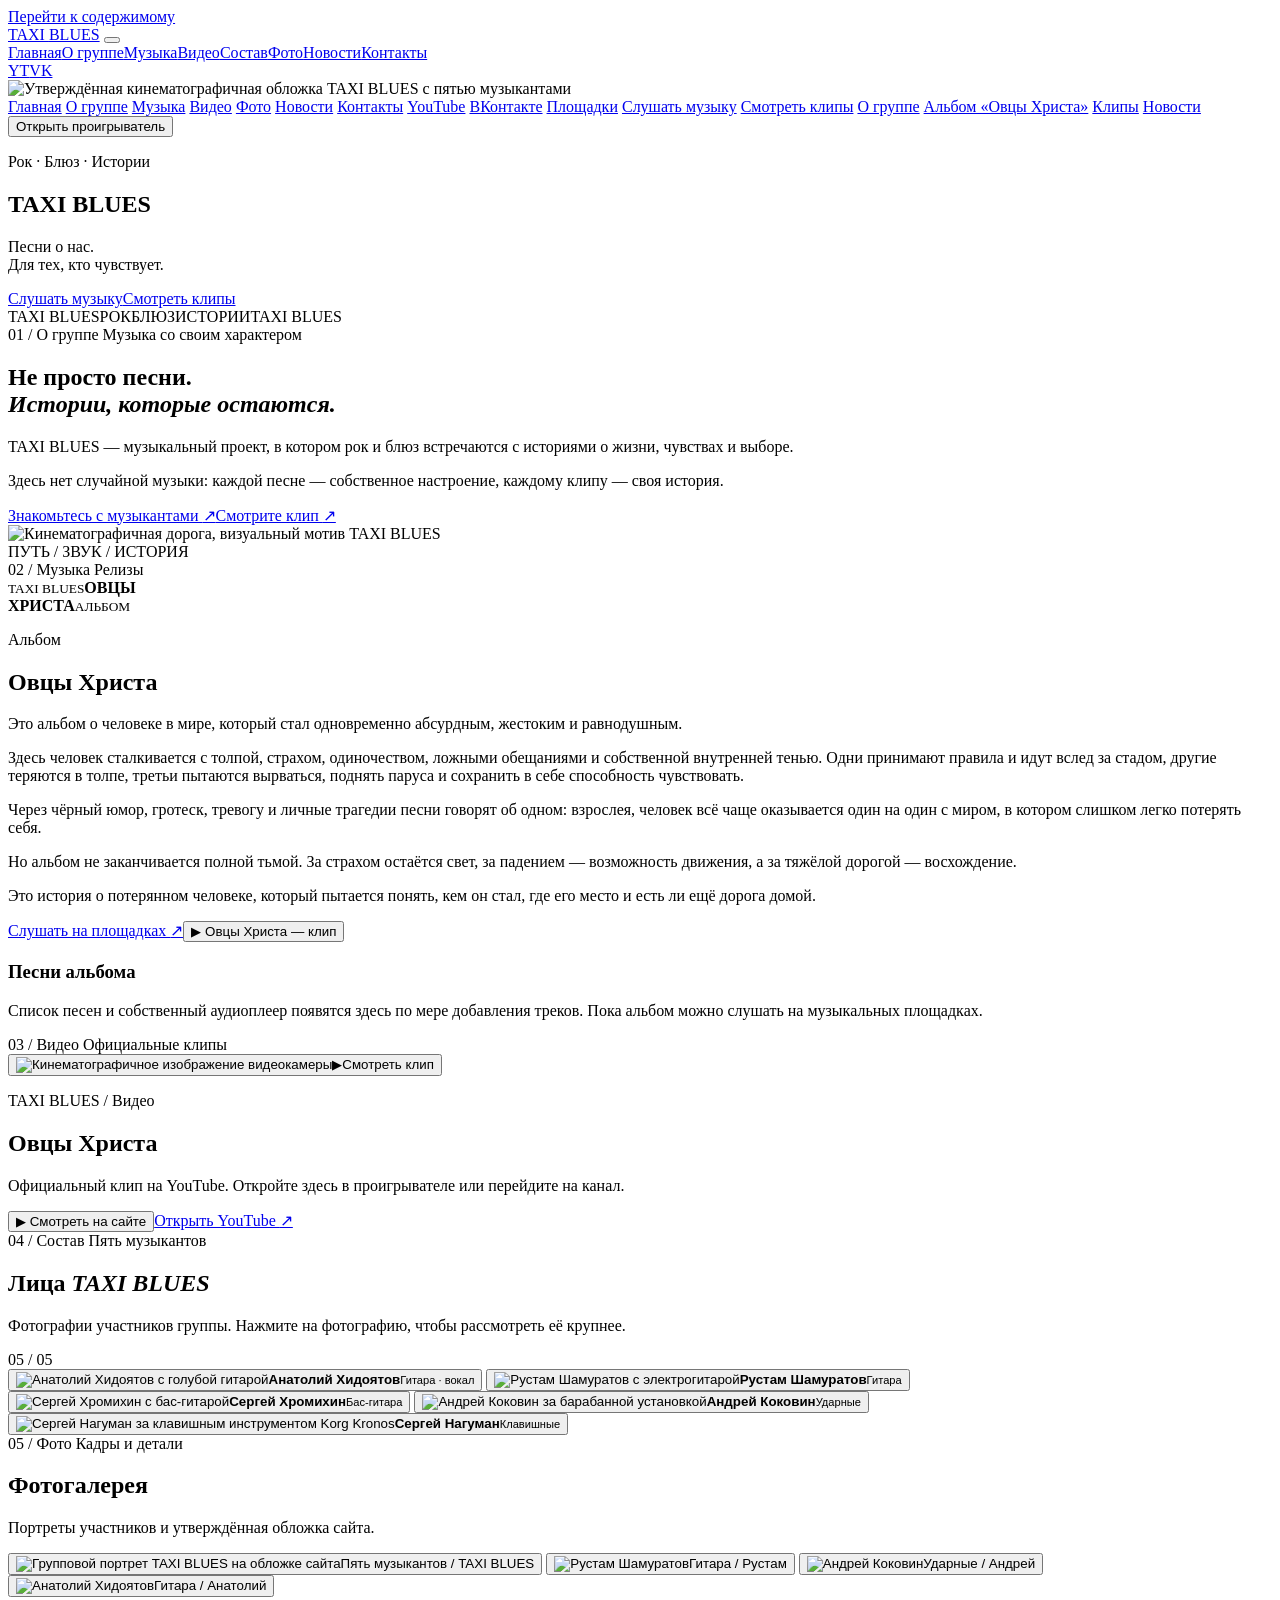
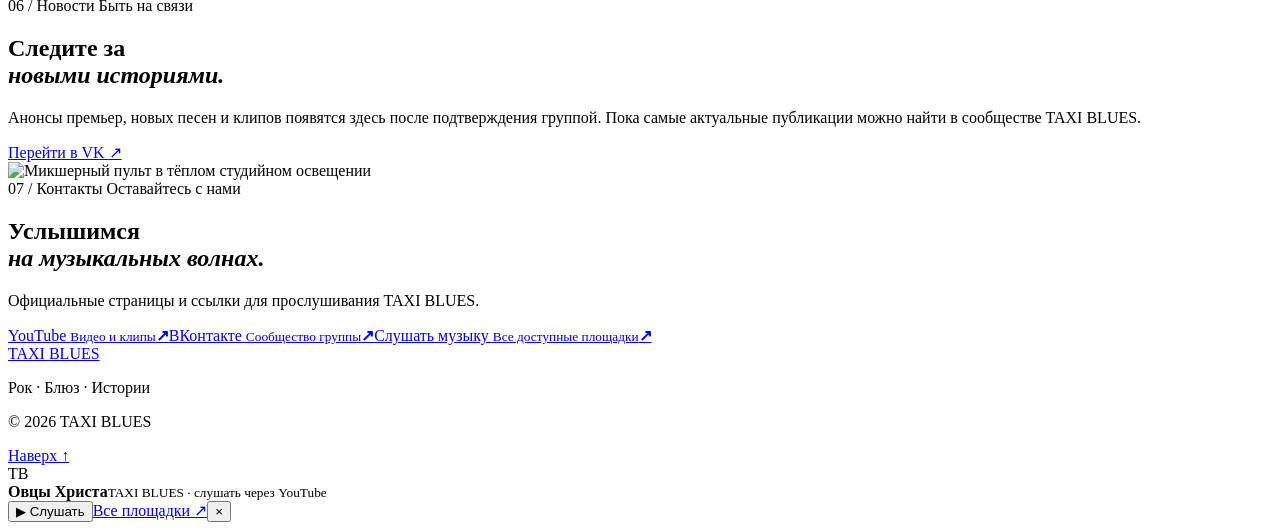
==== index.html @ 8f86fdbd "Add official TAXI BLUES website index.html" ====
<!doctype html>
<html lang="ru">
<head>
  <meta charset="utf-8">
  <meta name="viewport" content="width=device-width, initial-scale=1">
  <meta name="theme-color" content="#071c1b">
  <meta name="description" content="TAXI BLUES — официальный сайт группы. Музыка, альбом «Овцы Христа», клипы, участники и новости.">
  <meta property="og:type" content="website">
  <meta property="og:title" content="TAXI BLUES — официальный сайт">
  <meta property="og:description" content="Рок · Блюз · Истории. Песни о нас. Для тех, кто чувствует.">
  <meta property="og:image" content="assets/hero-approved.webp">
  <title>TAXI BLUES — официальный сайт группы</title>
  <link rel="icon" href="assets/favicon.svg" type="image/svg+xml">
  <link rel="preload" href="assets/hero-approved.webp" as="image" media="(min-width: 769px)">
  <link rel="preload" href="assets/hero-mobile.webp" as="image" media="(max-width: 768px)">
  <link rel="stylesheet" href="styles.css">
  <script src="script.js" defer></script>
</head>
<body>
<a class="skip-link" href="#about">Перейти к содержимому</a>

<header class="site-header" id="siteHeader">
  <div class="header-inner wrap">
    <a href="#home" class="brand" aria-label="TAXI BLUES, наверх">TAXI <span>BLUES</span></a>
    <button class="menu-toggle" id="menuToggle" type="button" aria-label="Открыть меню" aria-controls="primaryNav" aria-expanded="false"><span></span><span></span><span></span></button>
    <nav class="primary-nav" id="primaryNav" aria-label="Основная навигация">
      <a href="#home">Главная</a><a href="#about">О группе</a><a href="#music">Музыка</a><a href="#video">Видео</a><a href="#band">Состав</a><a href="#photos">Фото</a><a href="#news">Новости</a><a href="#contacts">Контакты</a>
    </nav>
    <div class="header-social"><a href="https://www.youtube.com/@AlexDmitrievAIstudio" target="_blank" rel="noopener noreferrer" aria-label="YouTube">YT</a><a href="https://vk.ru/im/channels/-241822494" target="_blank" rel="noopener noreferrer" aria-label="ВКонтакте">VK</a></div>
  </div>
</header>

<main>
  <!-- Desktop: approved, UNEDITED visual concept. Transparent hotspots make the approved art interactive. -->
  <section id="home" class="cover-section" aria-label="Главная страница TAXI BLUES">
    <div class="cover-desktop">
      <img class="cover-picture" src="assets/hero-approved.webp" width="1670" height="942" alt="Утверждённая кинематографичная обложка TAXI BLUES с пятью музыкантами" fetchpriority="high">
      <nav class="hotspots" aria-label="Навигация на обложке">
        <a class="hotspot" style="--x:27.5%;--y:1.3%;--w:6.5%;--h:5.5%" href="#home" aria-label="Главная"><span>Главная</span></a>
        <a class="hotspot" style="--x:34.5%;--y:1.3%;--w:7%;--h:5.5%" href="#about" aria-label="О группе"><span>О группе</span></a>
        <a class="hotspot" style="--x:43%;--y:1.3%;--w:6.1%;--h:5.5%" href="#music" aria-label="Музыка"><span>Музыка</span></a>
        <a class="hotspot" style="--x:50.5%;--y:1.3%;--w:6.1%;--h:5.5%" href="#video" aria-label="Видео"><span>Видео</span></a>
        <a class="hotspot" style="--x:58.2%;--y:1.3%;--w:5%;--h:5.5%" href="#photos" aria-label="Фото"><span>Фото</span></a>
        <a class="hotspot" style="--x:64%;--y:1.3%;--w:8%;--h:5.5%" href="#news" aria-label="Новости"><span>Новости</span></a>
        <a class="hotspot" style="--x:73%;--y:1.3%;--w:8.2%;--h:5.5%" href="#contacts" aria-label="Контакты"><span>Контакты</span></a>
        <a class="hotspot" style="--x:81.7%;--y:1.3%;--w:2.5%;--h:5.5%" href="https://www.youtube.com/@AlexDmitrievAIstudio" target="_blank" rel="noopener noreferrer" aria-label="YouTube"><span>YouTube</span></a>
        <a class="hotspot" style="--x:84.8%;--y:1.3%;--w:2.5%;--h:5.5%" href="https://vk.ru/im/channels/-241822494" target="_blank" rel="noopener noreferrer" aria-label="ВКонтакте"><span>ВКонтакте</span></a>
        <a class="hotspot" style="--x:92.8%;--y:1.3%;--w:2.5%;--h:5.5%" href="https://band.link/csheep" target="_blank" rel="noopener noreferrer" aria-label="Музыкальные платформы"><span>Площадки</span></a>
        <a class="hotspot" style="--x:2.5%;--y:53.2%;--w:13.8%;--h:5.8%" href="#music" aria-label="Слушать музыку"><span>Слушать музыку</span></a>
        <a class="hotspot" style="--x:17.7%;--y:53.2%;--w:14.2%;--h:5.8%" href="#video" aria-label="Смотреть клипы"><span>Смотреть клипы</span></a>
        <a class="hotspot" style="--x:2%;--y:67.5%;--w:22.5%;--h:20%" href="#about" aria-label="О группе"><span>О группе</span></a>
        <a class="hotspot" style="--x:26%;--y:67.5%;--w:22.5%;--h:20%" href="#music" aria-label="Альбом «Овцы Христа»"><span>Альбом «Овцы Христа»</span></a>
        <a class="hotspot" style="--x:50%;--y:67.5%;--w:23%;--h:20%" href="#video" aria-label="Видеоклипы"><span>Клипы</span></a>
        <a class="hotspot" style="--x:74.5%;--y:67.5%;--w:22.4%;--h:20%" href="#news" aria-label="Новости"><span>Новости</span></a>
        <button class="hotspot hotspot-button" style="--x:35.5%;--y:91.5%;--w:5.5%;--h:7%" type="button" data-play-video aria-label="Открыть проигрыватель «Овцы Христа»"><span>Открыть проигрыватель</span></button>
      </nav>
    </div>
    <div class="cover-mobile">
      <div class="cover-mobile-photo" role="img" aria-label="Музыканты TAXI BLUES в кинематографичной студии"></div>
      <div class="mobile-cover-shade"></div>
      <div class="mobile-cover-content">
        <p class="eyebrow">Рок · Блюз · Истории</p>
        <h1>TAXI <span>BLUES</span></h1>
        <p>Песни о нас.<br>Для тех, кто чувствует.</p>
        <div class="cover-mobile-actions"><a class="btn btn-accent" href="#music">Слушать музыку</a><a class="btn btn-outline" href="#video">Смотреть клипы</a></div>
      </div>
    </div>
  </section>

  <div class="ticker" aria-hidden="true"><span>TAXI BLUES</span><i></i><span>РОК</span><i></i><span>БЛЮЗ</span><i></i><span>ИСТОРИИ</span><i></i><span>TAXI BLUES</span></div>

  <section id="about" class="section about-section wrap">
    <div class="section-kicker"><span>01 / О группе</span><span class="thin-line"></span> Музыка со своим характером</div>
    <div class="about-layout">
      <div><h2>Не просто песни.<br><em>Истории, которые остаются.</em></h2><p class="body-lead">TAXI BLUES — музыкальный проект, в котором рок и блюз встречаются с историями о жизни, чувствах и выборе.</p><p>Здесь нет случайной музыки: каждой песне — собственное настроение, каждому клипу — своя история.</p><div class="inline-links"><a class="text-link" href="#band">Знакомьтесь с музыкантами <span>↗</span></a><a class="text-link" href="#video">Смотрите клип <span>↗</span></a></div></div>
      <div class="about-visual"><img src="assets/about-road.webp" width="376" height="180" alt="Кинематографичная дорога, визуальный мотив TAXI BLUES" loading="lazy"><div class="about-visual-label">ПУТЬ / ЗВУК / ИСТОРИЯ</div></div>
    </div>
  </section>

  <section id="music" class="section music-section">
    <div class="wrap">
      <div class="section-kicker"><span>02 / Музыка</span><span class="thin-line"></span> Релизы</div>
      <div class="music-grid">
        <div class="album-poster" aria-label="Художественное оформление раздела альбома Овцы Христа"><div class="album-poster-illustration"></div><div class="album-poster-text"><small>TAXI BLUES</small><strong>ОВЦЫ<br>ХРИСТА</strong><small>АЛЬБОМ</small></div></div>
        <div class="music-info"><p class="eyebrow">Альбом</p><h2>Овцы Христа</h2><div class="album-description" id="albumDescription" aria-label="Официальное описание альбома"><p>Это альбом о человеке в мире, который стал одновременно абсурдным, жестоким и равнодушным.</p><p>Здесь человек сталкивается с толпой, страхом, одиночеством, ложными обещаниями и собственной внутренней тенью. Одни принимают правила и идут вслед за стадом, другие теряются в толпе, третьи пытаются вырваться, поднять паруса и сохранить в себе способность чувствовать.</p><p>Через чёрный юмор, гротеск, тревогу и личные трагедии песни говорят об одном: взрослея, человек всё чаще оказывается один на один с миром, в котором слишком легко потерять себя.</p><p>Но альбом не заканчивается полной тьмой. За страхом остаётся свет, за падением — возможность движения, а за тяжёлой дорогой — восхождение.</p><p>Это история о потерянном человеке, который пытается понять, кем он стал, где его место и есть ли ещё дорога домой.</p></div><div class="music-actions"><a class="btn btn-accent" href="https://band.link/csheep" target="_blank" rel="noopener noreferrer">Слушать на площадках <span aria-hidden="true">↗</span></a><button class="btn btn-outline" type="button" data-play-video>▶ Овцы Христа — клип</button></div><div class="tracks-panel" id="tracksPanel">
          <h3>Песни альбома</h3>
          <p id="tracksEmpty" class="service-note">Список песен и собственный аудиоплеер появятся здесь по мере добавления треков. Пока альбом можно слушать на музыкальных площадках.</p>
          <ol class="track-list" id="tracksList" aria-label="Список песен"></ol>
          <audio id="musicAudio" controls preload="none" aria-label="Аудиоплеер TAXI BLUES" hidden></audio>
          <p id="nowPlaying" class="now-playing" aria-live="polite"></p>
        </div><div id="moreAlbums" class="more-albums" aria-live="polite"></div></div>
      </div>
    </div>
  </section>

  <section id="video" class="section video-section wrap">
    <div class="section-kicker"><span>03 / Видео</span><span class="thin-line"></span> Официальные клипы</div>
    <div class="video-layout"><button class="video-card" type="button" data-play-video aria-label="Посмотреть клип Овцы Христа"><img src="assets/video-art.webp" width="389" height="180" alt="Кинематографичное изображение видеокамеры" loading="lazy"><span class="video-play">▶</span><span class="video-tag">Смотреть клип</span></button><div class="video-detail"><p class="eyebrow">TAXI BLUES / Видео</p><h2>Овцы Христа</h2><p>Официальный клип на YouTube. Откройте здесь в проигрывателе или перейдите на канал.</p><div class="inline-links"><button type="button" class="text-link as-button" data-play-video>▶ Смотреть на сайте</button><a class="text-link" href="https://www.youtube.com/watch?v=YJetxJSttx4" target="_blank" rel="noopener noreferrer">Открыть YouTube <span>↗</span></a></div></div></div>
    <div class="wrap" id="additionalVideos"></div>
  </section>

  <section id="band" class="section band-section">
    <div class="wrap">
      <div class="section-kicker"><span>04 / Состав</span><span class="thin-line"></span> Пять музыкантов</div>
      <div class="section-heading-row"><div><h2>Лица <em>TAXI BLUES</em></h2><p>Фотографии участников группы. Нажмите на фотографию, чтобы рассмотреть её крупнее.</p></div><span class="band-counter">05 / 05</span></div>
      <div class="member-grid">
        <button class="member-card" type="button" data-photo="assets/anatoly.webp" data-caption="Анатолий Хидоятов — гитара, вокал"><img src="assets/anatoly.webp" alt="Анатолий Хидоятов с голубой гитарой" loading="lazy"><span class="member-meta"><strong>Анатолий Хидоятов</strong><small>Гитара · вокал</small></span></button>
        <button class="member-card" type="button" data-photo="assets/rustam.webp" data-caption="Рустам Шамуратов — гитара"><img src="assets/rustam.webp" alt="Рустам Шамуратов с электрогитарой" loading="lazy"><span class="member-meta"><strong>Рустам Шамуратов</strong><small>Гитара</small></span></button>
        <button class="member-card" type="button" data-photo="assets/sergey-bass.webp" data-caption="Сергей Хромихин — бас-гитара"><img src="assets/sergey-bass.webp" alt="Сергей Хромихин с бас-гитарой" loading="lazy"><span class="member-meta"><strong>Сергей Хромихин</strong><small>Бас-гитара</small></span></button>
        <button class="member-card" type="button" data-photo="assets/andrey.webp" data-caption="Андрей Коковин — ударные"><img src="assets/andrey.webp" alt="Андрей Коковин за барабанной установкой" loading="lazy"><span class="member-meta"><strong>Андрей Коковин</strong><small>Ударные</small></span></button>
        <button class="member-card" type="button" data-photo="assets/sergey-keys.webp" data-caption="Сергей Нагуман — клавишные"><img src="assets/sergey-keys.webp" alt="Сергей Нагуман за клавишным инструментом Korg Kronos" loading="lazy"><span class="member-meta"><strong>Сергей Нагуман</strong><small>Клавишные</small></span></button>
      </div>
    </div>
  </section>

  <section id="photos" class="section photos-section wrap">
    <div class="section-kicker"><span>05 / Фото</span><span class="thin-line"></span> Кадры и детали</div>
    <div class="section-heading-row"><h2>Фотогалерея</h2><p>Портреты участников и утверждённая обложка сайта.</p></div>
    <div class="photo-grid" id="galleryGrid">
      <button type="button" class="photo-tile photo-wide" data-photo="assets/hero-approved.webp" data-caption="TAXI BLUES — утверждённая обложка сайта"><img src="assets/hero-approved.webp" alt="Групповой портрет TAXI BLUES на обложке сайта" loading="lazy"><span>Пять музыкантов / TAXI BLUES</span></button>
      <button type="button" class="photo-tile" data-photo="assets/rustam.webp" data-caption="Рустам Шамуратов"><img src="assets/rustam.webp" alt="Рустам Шамуратов" loading="lazy"><span>Гитара / Рустам</span></button>
      <button type="button" class="photo-tile" data-photo="assets/andrey.webp" data-caption="Андрей Коковин"><img src="assets/andrey.webp" alt="Андрей Коковин" loading="lazy"><span>Ударные / Андрей</span></button>
      <button type="button" class="photo-tile" data-photo="assets/anatoly.webp" data-caption="Анатолий Хидоятов"><img src="assets/anatoly.webp" alt="Анатолий Хидоятов" loading="lazy"><span>Гитара / Анатолий</span></button>
    </div>
  </section>

  <section id="news" class="section news-section">
    <div class="wrap news-grid"><div><div class="section-kicker"><span>06 / Новости</span><span class="thin-line"></span> Быть на связи</div><h2>Следите за<br><em>новыми историями.</em></h2><p class="body-lead">Анонсы премьер, новых песен и клипов появятся здесь после подтверждения группой. Пока самые актуальные публикации можно найти в сообществе TAXI BLUES.</p><a class="btn btn-outline" href="https://vk.ru/im/channels/-241822494" target="_blank" rel="noopener noreferrer">Перейти в VK <span aria-hidden="true">↗</span></a></div><img class="news-image" src="assets/news-art.webp" width="370" height="180" alt="Микшерный пульт в тёплом студийном освещении" loading="lazy"></div>
    <div class="wrap" id="newsPosts"></div>
  </section>

  <section id="contacts" class="section contacts-section wrap">
    <div class="section-kicker"><span>07 / Контакты</span><span class="thin-line"></span> Оставайтесь с нами</div>
    <div class="contacts-layout"><div><h2>Услышимся<br><em>на музыкальных волнах.</em></h2><p>Официальные страницы и ссылки для прослушивания TAXI BLUES.</p></div><div class="contact-links"><a href="https://www.youtube.com/@AlexDmitrievAIstudio" target="_blank" rel="noopener noreferrer"><span>YouTube <small>Видео и клипы</small></span><b>↗</b></a><a href="https://vk.ru/im/channels/-241822494" target="_blank" rel="noopener noreferrer"><span>ВКонтакте <small>Сообщество группы</small></span><b>↗</b></a><a href="https://band.link/csheep" target="_blank" rel="noopener noreferrer"><span>Слушать музыку <small>Все доступные площадки</small></span><b>↗</b></a></div></div>
  </section>
</main>

<footer class="site-footer"><div class="wrap footer-inner"><a href="#home" class="brand">TAXI <span>BLUES</span></a><p>Рок · Блюз · Истории</p><p>© <span id="currentYear">2026</span> TAXI BLUES</p><a href="#home">Наверх ↑</a></div></footer>

<div class="player-dock" id="playerDock" aria-label="Музыка TAXI BLUES"><div class="player-dock-inner wrap"><span class="player-art">TB</span><div class="player-info"><strong>Овцы Христа</strong><small>TAXI BLUES · слушать через YouTube</small></div><button type="button" class="player-action" data-play-video aria-label="Открыть видео Овцы Христа">▶ <span>Слушать</span></button><a class="player-platforms" href="https://band.link/csheep" target="_blank" rel="noopener noreferrer">Все площадки ↗</a><button class="dock-dismiss" id="dockDismiss" aria-label="Скрыть панель" type="button">×</button></div></div>

<dialog id="videoDialog" class="media-dialog" aria-label="Видеоплеер TAXI BLUES"><div class="dialog-inner"><div class="dialog-top"><span>TAXI BLUES / ОВЦЫ ХРИСТА</span><button class="dialog-close" type="button" data-close-video aria-label="Закрыть видеоплеер">×</button></div><div class="video-frame" id="videoFrame"><p>Проигрыватель YouTube</p></div><p class="dialog-note">Если видео недоступно для встраивания, <a href="https://www.youtube.com/watch?v=YJetxJSttx4" target="_blank" rel="noopener noreferrer">откройте его на YouTube ↗</a>.</p></div></dialog>
<dialog id="photoDialog" class="photo-dialog" aria-label="Просмотр фотографии"><button class="dialog-close photo-close" type="button" data-close-photo aria-label="Закрыть фотографию">×</button><img id="photoFull" alt=""><p id="photoCaption"></p></dialog>
</body>
</html>
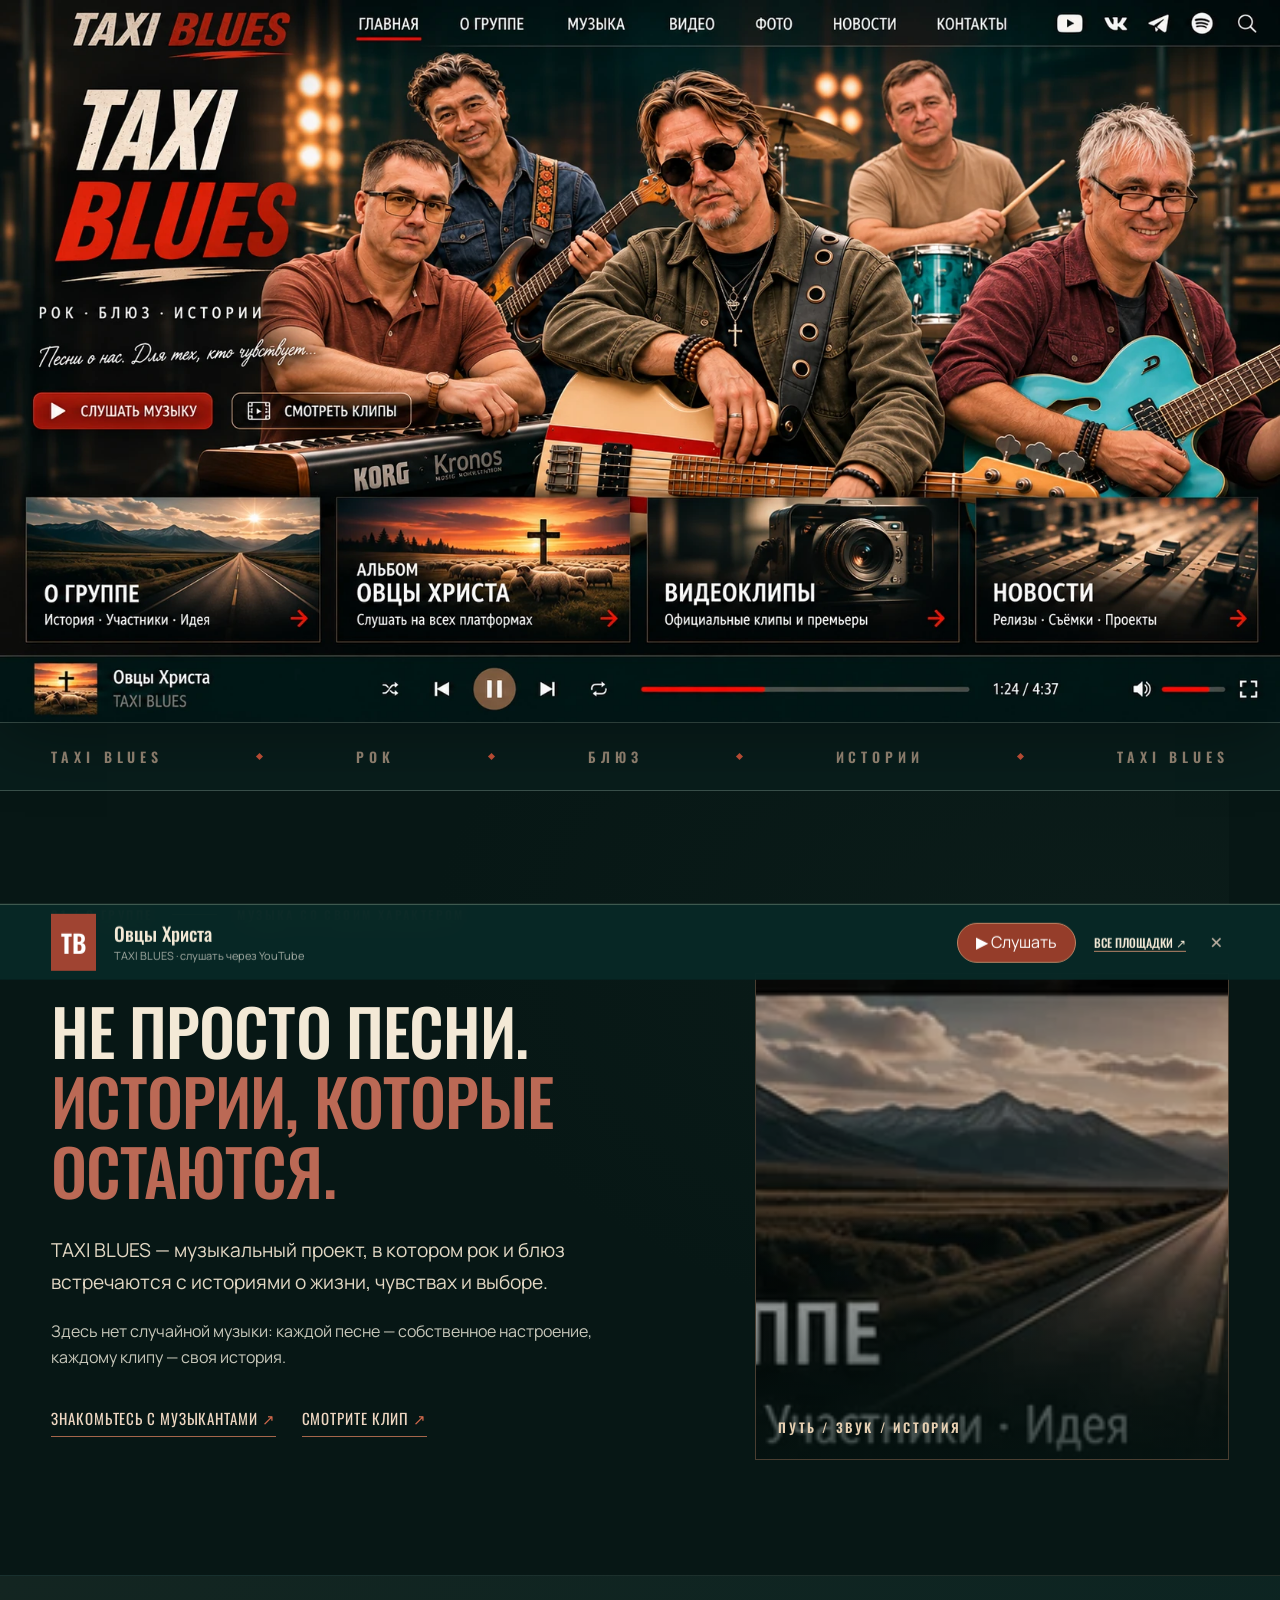
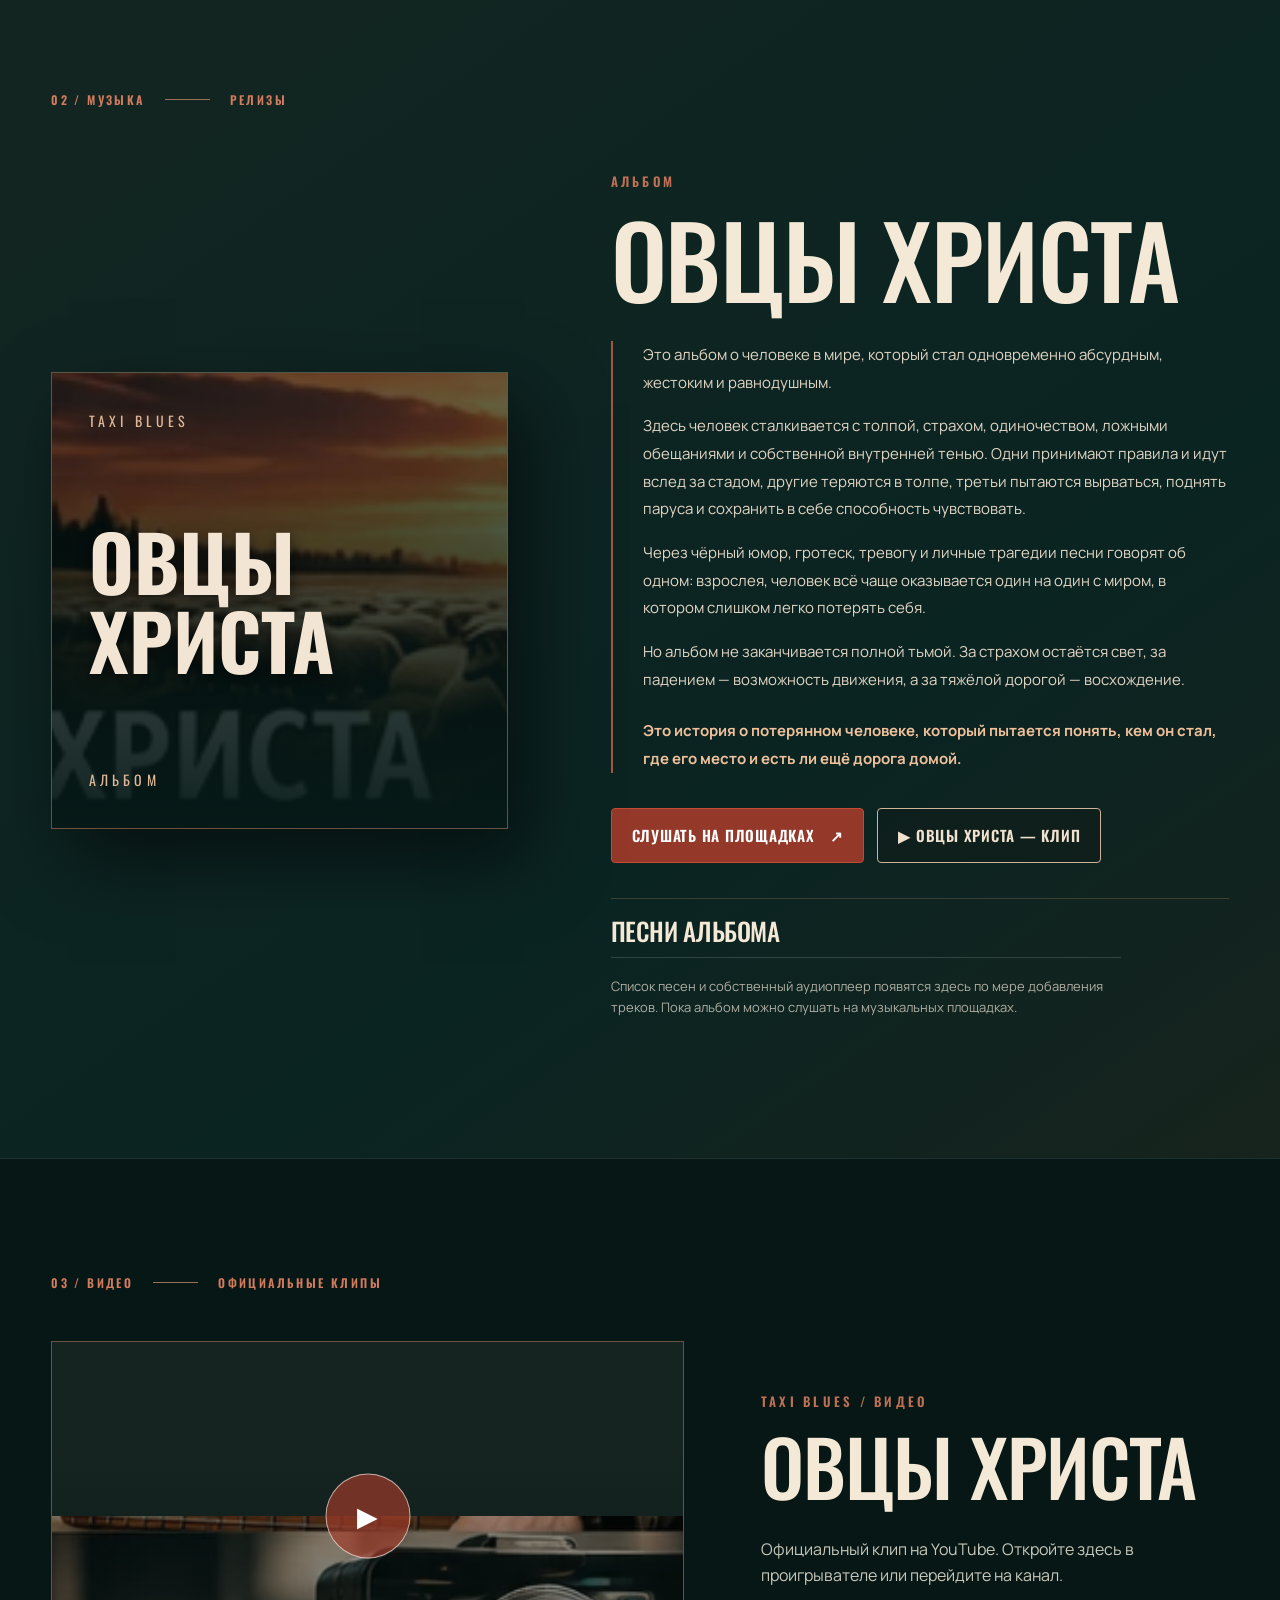
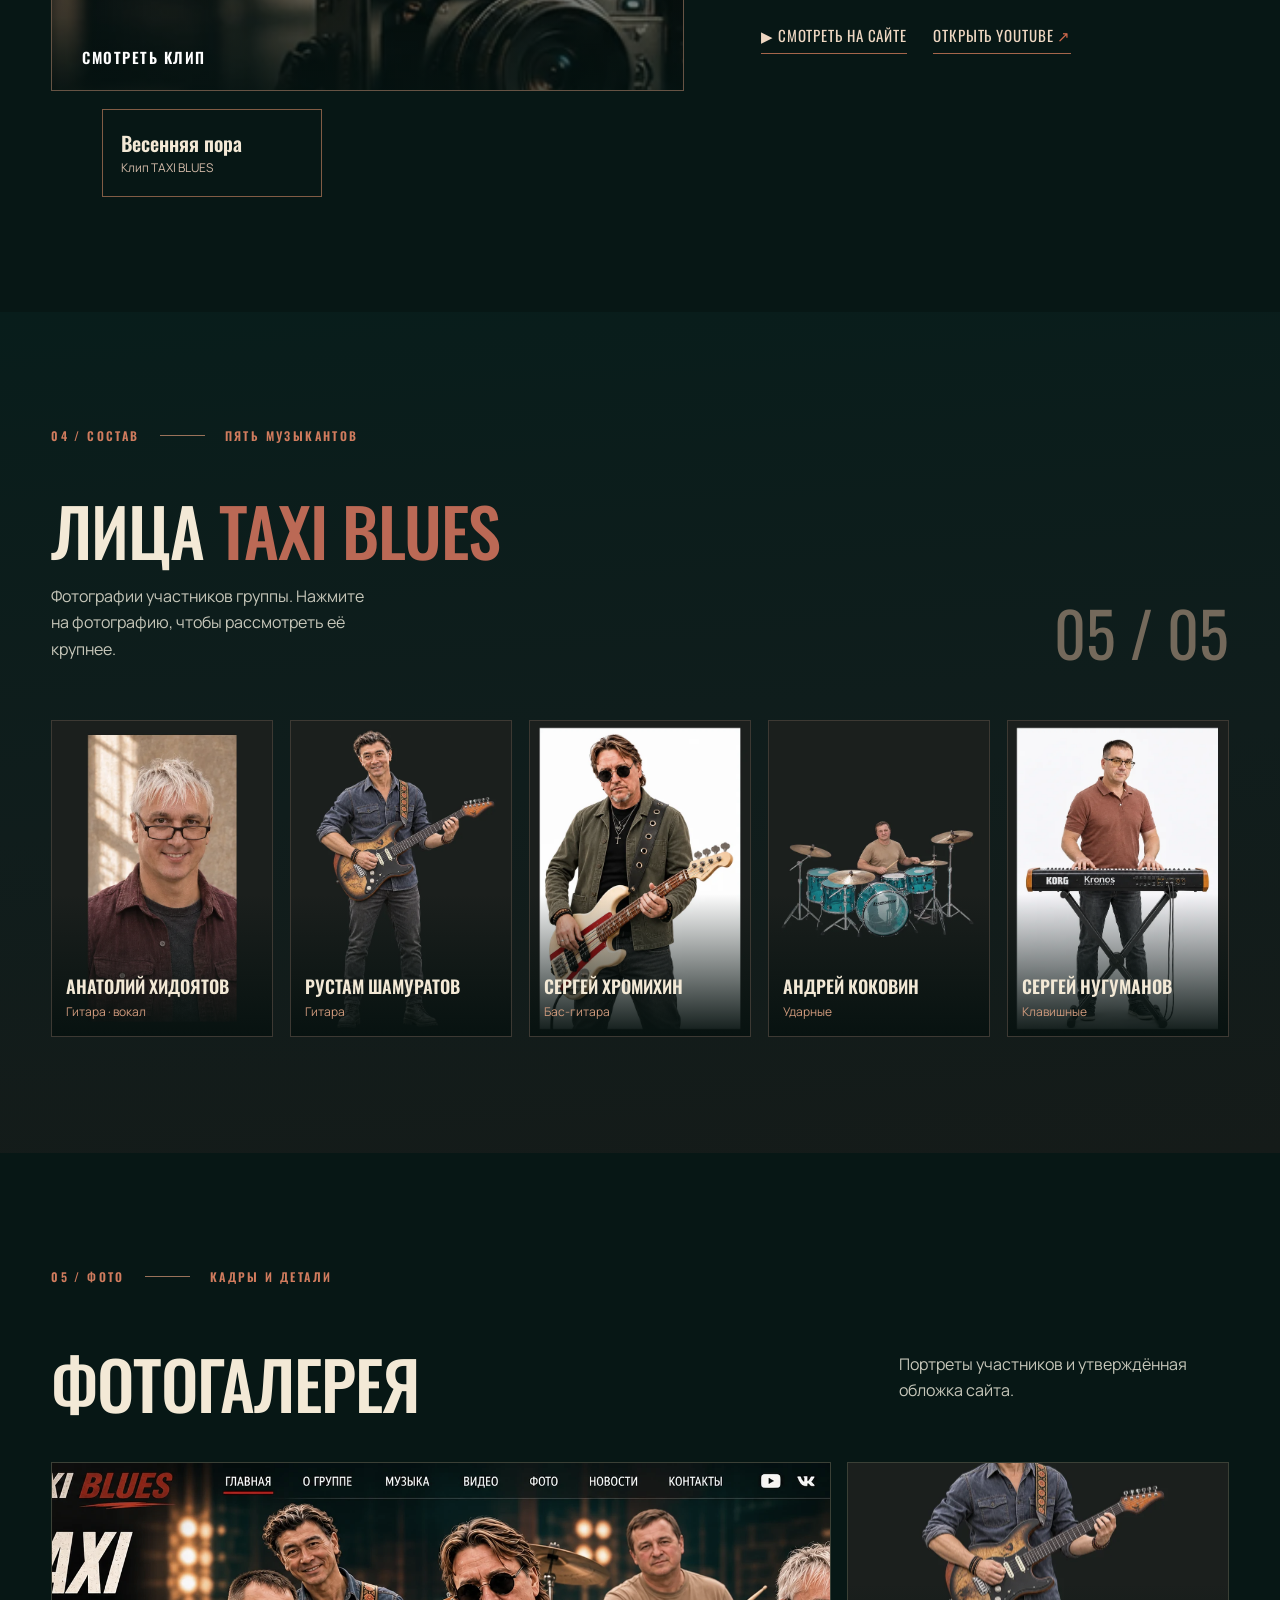
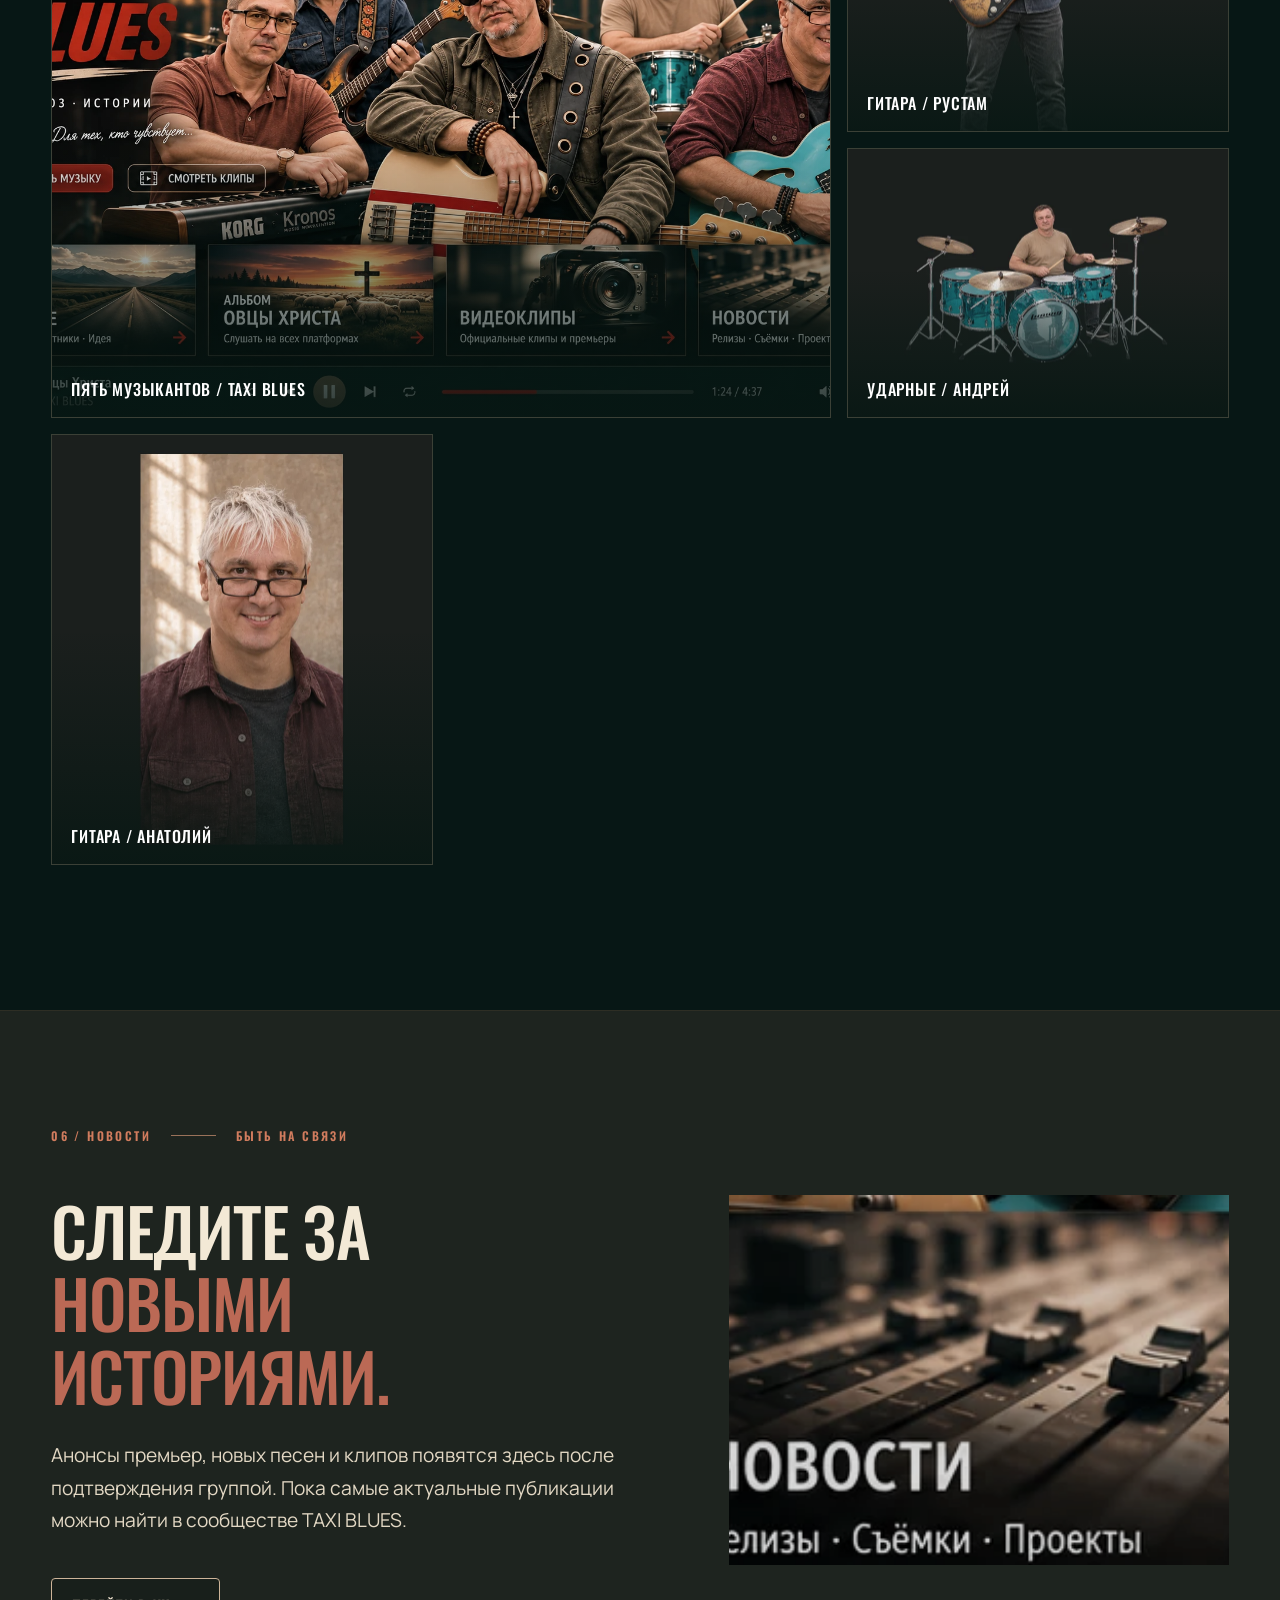
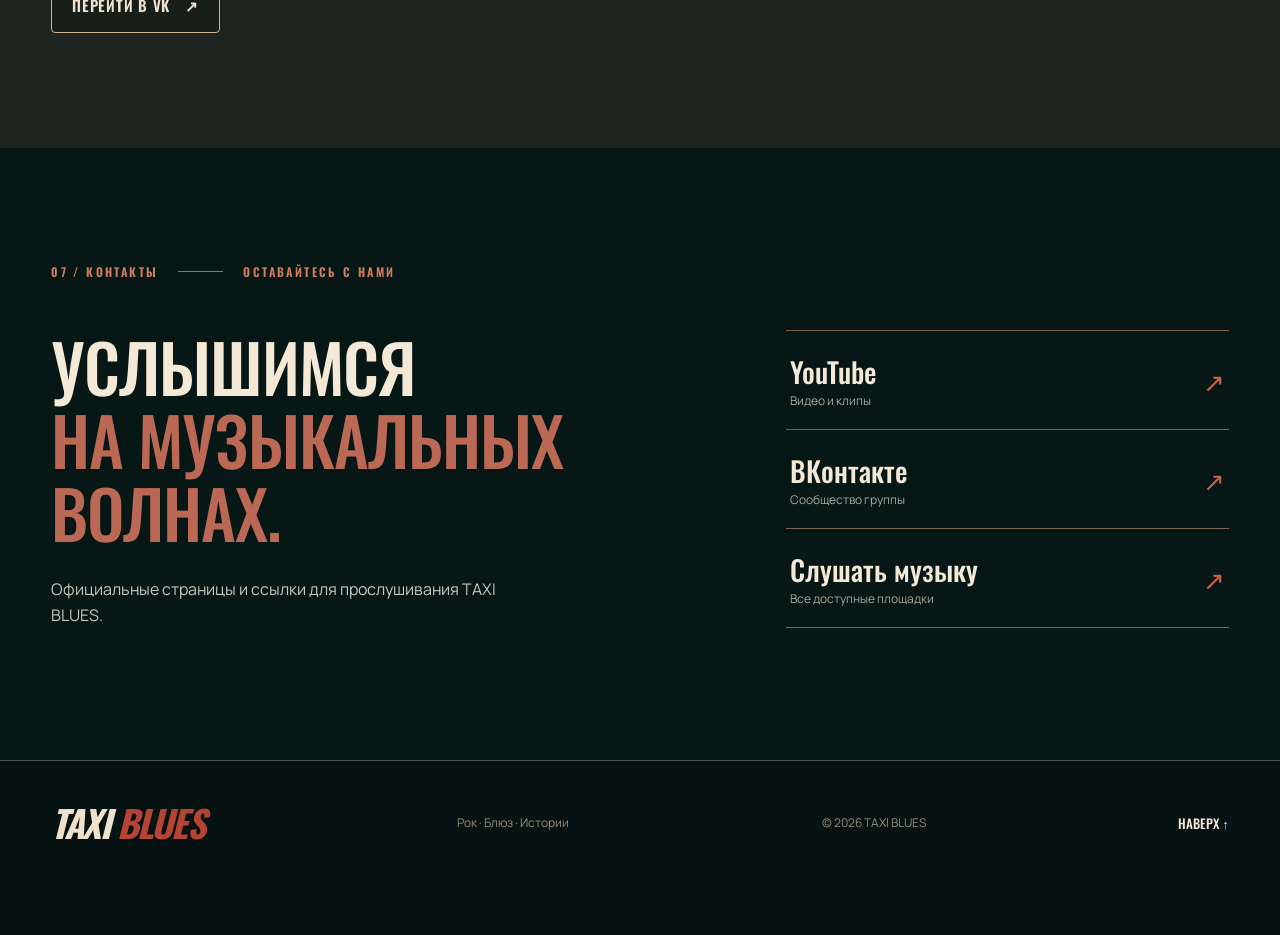
==== commit c9aa433e: "Correct keyboardist name to Сергей Нугуманов" ====
--- a/index.html
+++ b/index.html
@@ -108,7 +108,7 @@
         <button class="member-card" type="button" data-photo="assets/rustam.webp" data-caption="Рустам Шамуратов — гитара"><img src="assets/rustam.webp" alt="Рустам Шамуратов с электрогитарой" loading="lazy"><span class="member-meta"><strong>Рустам Шамуратов</strong><small>Гитара</small></span></button>
         <button class="member-card" type="button" data-photo="assets/sergey-bass.webp" data-caption="Сергей Хромихин — бас-гитара"><img src="assets/sergey-bass.webp" alt="Сергей Хромихин с бас-гитарой" loading="lazy"><span class="member-meta"><strong>Сергей Хромихин</strong><small>Бас-гитара</small></span></button>
         <button class="member-card" type="button" data-photo="assets/andrey.webp" data-caption="Андрей Коковин — ударные"><img src="assets/andrey.webp" alt="Андрей Коковин за барабанной установкой" loading="lazy"><span class="member-meta"><strong>Андрей Коковин</strong><small>Ударные</small></span></button>
-        <button class="member-card" type="button" data-photo="assets/sergey-keys.webp" data-caption="Сергей Нагуман — клавишные"><img src="assets/sergey-keys.webp" alt="Сергей Нагуман за клавишным инструментом Korg Kronos" loading="lazy"><span class="member-meta"><strong>Сергей Нагуман</strong><small>Клавишные</small></span></button>
+        <button class="member-card" type="button" data-photo="assets/sergey-keys.webp" data-caption="Сергей Нугуманов — клавишные"><img src="assets/sergey-keys.webp" alt="Сергей Нугуманов за клавишным инструментом Korg Kronos" loading="lazy"><span class="member-meta"><strong>Сергей Нугуманов</strong><small>Клавишные</small></span></button>
       </div>
     </div>
   </section>
--- a/styles.css
+++ b/styles.css
@@ -0,0 +1,27 @@
+@import url('https://fonts.googleapis.com/css2?family=Manrope:wght@400;500;600;700;800&family=Oswald:wght@400;500;600;700&display=swap');
+:root{color-scheme:dark;--bg:#071715;--bg2:#101d1b;--panel:#1b211e;--ink:#f3e9d6;--muted:#aaa89c;--brick:#b34530;--brick2:#833327;--line:#5b4b3b;--teal:#073b38;--gutter:clamp(18px,4vw,72px)}
+*{box-sizing:border-box}html{scroll-behavior:smooth;scroll-padding-top:95px}body{margin:0;background:var(--bg);color:var(--ink);font:16px/1.65 'Manrope',Arial,sans-serif;overflow-x:hidden}::selection{background:var(--brick);color:white}button,input{font:inherit}button{cursor:pointer}a{color:inherit;text-decoration:none}a:focus-visible,button:focus-visible{outline:3px solid #e3a865;outline-offset:4px}img{display:block;max-width:100%}p{color:#c7c7ba}.wrap{width:min(1460px,calc(100% - 2*var(--gutter)));margin:0 auto}.skip-link{position:absolute;top:-100px;left:10px;background:#fff;color:#111;padding:8px 14px;z-index:100}.skip-link:focus{top:10px}.site-header{position:fixed;inset:0 0 auto;z-index:50;background:rgba(8,25,23,.96);border-bottom:1px solid #ffffff22;transform:translateY(-110%);transition:transform .3s ease;backdrop-filter:blur(16px)}.site-header.visible{transform:translateY(0)}.header-inner{min-height:75px;display:flex;align-items:center;gap:2.5rem}.brand{font-family:Oswald,Arial,sans-serif;font-size:clamp(26px,3vw,37px);font-style:italic;font-weight:700;line-height:1;color:#f0e1cc;white-space:nowrap;letter-spacing:-1.5px}.brand span{color:#b74332}.primary-nav{display:flex;align-items:center;justify-content:center;gap:clamp(13px,1.5vw,26px);flex:1}.primary-nav a{font-size:12px;font-weight:800;text-transform:uppercase;letter-spacing:1px;white-space:nowrap;transition:color .2s}.primary-nav a:hover,.primary-nav a.active{color:#d36b52}.header-social{display:flex;gap:7px}.header-social a{padding:5px 8px;border:1px solid #5a574b;border-radius:5px;font:700 12px Oswald}.menu-toggle{display:none;border:0;background:none;color:white;width:42px;height:38px}.menu-toggle span{display:block;width:24px;height:2px;background:currentColor;margin:5px auto}.cover-section{position:relative;background:#0b1b19}.cover-desktop{max-width:1800px;margin:0 auto;position:relative;line-height:0;box-shadow:0 10px 70px #0006}.cover-picture{width:100%;height:auto}.hotspots{position:absolute;inset:0;line-height:normal}.hotspot{position:absolute;left:var(--x);top:var(--y);width:var(--w);height:var(--h);background:transparent;border:none;border-radius:4px;display:block}.hotspot span{position:absolute;width:1px;height:1px;overflow:hidden;clip:rect(0,0,0,0);white-space:nowrap}.hotspot:hover{box-shadow:inset 0 0 0 1px #e2ad6b7a;background:#e6b47b13}.hotspot:focus-visible{outline:3px solid #e9bd7a;outline-offset:0}.cover-mobile{display:none}.ticker{display:flex;gap:clamp(20px,5vw,90px);justify-content:space-between;align-items:center;padding:23px var(--gutter);border-top:1px solid #39504a;border-bottom:1px solid #39504a;background:#081d1b;color:#988876;font:600 14px Oswald,sans-serif;letter-spacing:.35em;overflow:hidden;white-space:nowrap}.ticker i{display:block;flex:0 0 5px;width:5px;height:5px;background:#b54a33;transform:rotate(45deg)}.section{padding-block:clamp(75px,9vw,150px);position:relative}.section-kicker{display:flex;align-items:center;gap:20px;text-transform:uppercase;font:600 12px Oswald,Arial,sans-serif;letter-spacing:.2em;color:#d17c5e;margin-bottom:50px}.thin-line{width:45px;height:1px;background:#9a725a}h1,h2,h3{font-family:Oswald,Impact,sans-serif;line-height:1.09;letter-spacing:-.015em}h2{font-size:clamp(42px,5.2vw,90px);font-weight:500;margin:0 0 28px;text-transform:uppercase}h2 em{font-style:normal;color:#bb6955}.body-lead{font-size:clamp(17px,1.5vw,22px);line-height:1.7;color:#e3d8c4}p{max-width:720px}.about-section{background:radial-gradient(ellipse at 90% 20%,#263b3425,transparent 46%)}.about-layout{display:grid;grid-template-columns:1.14fr .86fr;gap:clamp(35px,6vw,100px);align-items:center}.about-layout h2{font-size:clamp(44px,5vw,75px)}.about-layout p{max-width:590px}.about-visual{height:clamp(350px,38vw,600px);background:#33302a;overflow:hidden;position:relative;border:1px solid #7a5a4055}.about-visual img{width:100%;height:100%;object-fit:cover;filter:saturate(.65) brightness(.77)}.about-visual:after{content:'';position:absolute;inset:0;background:linear-gradient(0deg,#061714bb,transparent 52%)}.about-visual-label{position:absolute;z-index:1;bottom:22px;left:22px;color:#e7d0b2;letter-spacing:.2em;font:600 13px Oswald}.inline-links{display:flex;gap:26px;flex-wrap:wrap;margin-top:35px}.text-link{padding:0 0 5px;border:0;border-bottom:1px solid #a5664b;font-family:Oswald;font-size:15px;letter-spacing:.06em;text-transform:uppercase;color:#eed7c2;background:none;cursor:pointer}.text-link span{color:#d1694c}.text-link:hover{color:#d87559}.music-section{background:linear-gradient(145deg,#132521,#0a2422 65%,#17231d);border-block:1px solid #ffffff0e}.music-grid{display:grid;grid-template-columns:minmax(0,.85fr) minmax(0,1.15fr);align-items:center;gap:clamp(35px,8vw,145px)}.album-poster{width:min(100%,540px);aspect-ratio:1;position:relative;overflow:hidden;background:linear-gradient(150deg,#542e24,#183c3b);box-shadow:18px 30px 70px #0008;border:1px solid #b39e7950}.album-poster-illustration{position:absolute;inset:0;background:url('assets/album-art.webp') center/cover;filter:saturate(.8) contrast(1.2) brightness(.55);transform:scale(1.45)}.album-poster:after{content:'';position:absolute;inset:0;background:linear-gradient(0deg,#071b19ee,#0b1e1b44)}.album-poster-text{position:absolute;z-index:2;inset:8%;display:flex;flex-direction:column;align-items:flex-start;justify-content:space-between;font-family:Oswald,Impact,Arial,sans-serif}.album-poster-text strong{font-size:clamp(55px,6vw,100px);line-height:1.03;color:#f3e5d4;text-shadow:0 5px 15px #0009}.album-poster-text small{letter-spacing:.3em;font-size:14px;color:#dfb89a}.eyebrow{text-transform:uppercase;color:#be7054;font:600 13px Oswald;letter-spacing:.25em}.music-info h2{font-size:clamp(65px,7.8vw,135px)}.music-actions{display:flex;gap:13px;flex-wrap:wrap;margin:35px 0}.btn{display:inline-flex;align-items:center;justify-content:center;gap:15px;padding:14px 20px;border-radius:4px;border:1px solid #ba765d;font-family:Oswald,Arial,sans-serif;text-transform:uppercase;font-weight:600;letter-spacing:.05em;min-height:53px;font-size:15px;transition:transform .2s,background .2s}.btn:hover{transform:translateY(-2px)}.btn-accent{background:#943829;border-color:#c44a35;color:white}.btn-accent:hover{background:#b04633}.btn-outline{background:#11191665;border-color:#cdb499;color:#f0e2cf}.btn-outline:hover{background:#71513e55}.service-note{font-size:13px;max-width:510px;color:#afaea3;border-top:1px solid #ffffff25;padding-top:18px}.video-layout{display:grid;grid-template-columns:1.15fr .85fr;gap:clamp(30px,6vw,95px);align-items:center}.video-card{position:relative;border:1px solid #665344;background:#162421;padding:0;min-height:350px;display:block;overflow:hidden}.video-card img{width:100%;height:100%;position:absolute;object-fit:cover;filter:brightness(.8) saturate(.7);transition:transform .6s}.video-card:hover img{transform:scale(1.06)}.video-card:after{content:'';position:absolute;inset:0;background:linear-gradient(180deg,transparent 30%,#041614a3)}.video-play{position:absolute;z-index:2;top:50%;left:50%;transform:translate(-50%,-50%);width:85px;height:85px;display:grid;place-items:center;border:1px solid #fff9;border-radius:50%;background:#a23c2baa;color:white;font-size:27px}.video-tag{position:absolute;z-index:2;left:30px;bottom:22px;color:white;text-transform:uppercase;font:600 15px Oswald;letter-spacing:.1em}.video-detail h2{font-size:clamp(54px,6vw,100px)}.video-detail p{max-width:470px}.band-section{background:linear-gradient(175deg,#081d1b,#101d1c 55%,#151b19)}.section-heading-row{display:flex;align-items:end;justify-content:space-between;gap:35px;margin-bottom:42px}.section-heading-row h2{margin:0}.section-heading-row p{max-width:330px}.band-counter{font:400 62px Oswald;color:#74695b;white-space:nowrap}.member-grid{display:grid;grid-template-columns:repeat(5,minmax(0,1fr));gap:clamp(8px,1.3vw,20px)}.member-card{background:#1b2421;border:1px solid #65534877;position:relative;min-width:0;aspect-ratio:.7;padding:0;overflow:hidden;text-align:left;color:var(--ink)}.member-card img{width:100%;height:100%;object-fit:cover;object-position:center top;transition:transform .55s,filter .4s;filter:saturate(.8)}.member-card:hover img{transform:scale(1.055);filter:saturate(1)}.member-card:after{content:'';position:absolute;inset:55% 0 0;background:linear-gradient(0deg,#071210fa,transparent)}.member-meta{position:absolute;z-index:1;bottom:15px;left:14px;right:10px;display:grid;gap:4px}.member-meta strong{font:600 clamp(15px,1.4vw,23px) Oswald;text-transform:uppercase;line-height:1.2}.member-meta small{font-size:12px;color:#d19b7d}.photos-section{padding-bottom:145px}.photo-grid{display:grid;grid-template-columns:repeat(3,1fr);grid-template-rows:270px 270px;gap:16px}.photo-tile{background:#20312b;border:1px solid #826b5444;padding:0;position:relative;overflow:hidden}.photo-tile img{width:100%;height:100%;object-fit:cover;transition:transform .4s;filter:saturate(.75)}.photo-tile:hover img{transform:scale(1.04)}.photo-tile:after{content:'';position:absolute;inset:45% 0 0;background:linear-gradient(transparent,#071713d7)}.photo-tile span{position:absolute;z-index:1;bottom:16px;left:19px;font:500 16px Oswald;text-transform:uppercase;letter-spacing:.05em}.photo-wide{grid-column:span 2;grid-row:span 2}.photo-wide img{object-fit:cover;object-position:center}.news-section{background:#1e241f;border-top:1px solid #71543b33}.news-grid{display:grid;grid-template-columns:1fr .85fr;gap:7vw;align-items:center}.news-image{width:100%;height:370px;object-fit:cover;filter:saturate(.6) brightness(.85)}.news-grid .btn{margin-top:22px}.contacts-layout{display:grid;grid-template-columns:1fr .7fr;gap:8vw}.contacts-layout p{max-width:470px}.contact-links{border-top:1px solid #82654f}.contact-links a{display:flex;align-items:center;justify-content:space-between;padding:20px 4px;border-bottom:1px solid #82654f;transition:padding .2s}.contact-links a:hover{padding-left:15px;color:#dc8168}.contact-links span{display:flex;flex-direction:column;font:500 28px Oswald}.contact-links small{font:400 12px Manrope;color:#a7a99c}.contact-links b{font:400 26px Oswald;color:#c76245}.site-footer{border-top:1px solid #495346;background:#071312;padding:40px 0 90px}.footer-inner{display:flex;justify-content:space-between;align-items:center;gap:20px}.footer-inner p{color:#948c7c;font-size:12px}.footer-inner>a:last-child{font:500 13px Oswald;text-transform:uppercase}.player-dock{position:fixed;z-index:45;bottom:0;left:0;right:0;background:#082927ee;border-top:1px solid #4b6559;backdrop-filter:blur(18px);transform:translateY(105%);transition:transform .25s}.player-dock.visible{transform:translateY(0)}.player-dock.dismissed{display:none}.player-dock-inner{min-height:75px;display:flex;align-items:center;gap:18px}.player-art{background:#a04432;color:#fff;padding:10px;font:600 25px Oswald}.player-info{flex:1;display:flex;flex-direction:column}.player-info strong{font:500 19px Oswald}.player-info small{font-size:11px;color:#a6aea6}.player-action{border:1px solid #bd8565;border-radius:50px;background:#953d2a;color:white;min-height:40px;padding:4px 18px}.player-action:hover{background:#bd5035}.player-platforms{font:500 12px Oswald;text-transform:uppercase;border-bottom:1px solid #b98569}.dock-dismiss{font-size:26px;border:0;background:none;color:#bcb0a2}.media-dialog,.photo-dialog{border:1px solid #8f5d43;background:#0c1e1c;color:var(--ink);box-shadow:0 30px 90px #000d;max-width:min(960px,95vw);width:100%;padding:20px}.media-dialog::backdrop,.photo-dialog::backdrop{background:#000c;backdrop-filter:blur(8px)}.dialog-top{display:flex;justify-content:space-between;align-items:center;font:600 15px Oswald;letter-spacing:.1em}.dialog-close{color:white;background:transparent;border:0;font-size:36px;line-height:1;padding:4px 10px}.video-frame{margin-top:18px;aspect-ratio:16/9;background:#000;display:grid;place-items:center;color:#9aa3a0}.video-frame iframe{height:100%;width:100%;border:0}.dialog-note{font-size:12px;color:#a5aa9e;margin-bottom:0}.dialog-note a{color:#e69a72;text-decoration:underline}.photo-dialog{width:min(1100px,96vw);max-width:96vw;max-height:94vh;overflow:auto;text-align:center;padding:32px 16px 14px}.photo-close{position:absolute;top:4px;right:4px;z-index:1;background:#102b25dd;border-radius:100%}.photo-dialog img{max-height:78vh;width:auto;max-width:100%;object-fit:contain;margin:auto}.photo-dialog p{margin:8px auto 0;color:#d5c3a8;font:500 15px Oswald}
+@media(max-width:1200px){.primary-nav{gap:12px}.primary-nav a{font-size:11px}.header-social{display:none}.member-grid{grid-template-columns:repeat(3,1fr)}.member-card{aspect-ratio:.8}}
+@media(max-width:768px){html{scroll-padding-top:70px}.site-header{transform:translateY(0)}.header-inner{min-height:66px;justify-content:space-between}.header-social{display:flex}.header-social a{font-size:11px}.menu-toggle{display:block;order:3}.primary-nav{position:absolute;top:66px;left:0;right:0;padding:18px var(--gutter) 25px;background:#071c1af7;display:none;flex-direction:column;align-items:stretch;gap:0;box-shadow:0 15px 30px #0008}.primary-nav.open{display:flex}.primary-nav a{font-size:15px;padding:9px 2px;border-bottom:1px solid #ffffff14}.cover-desktop{display:none}.cover-mobile{display:block;position:relative;min-height:min(820px,100svh);padding-top:66px;background:#071715;overflow:hidden}.cover-mobile-photo{position:absolute;inset:66px 0 0;background:url('assets/hero-mobile.webp') 53% center / auto 100% no-repeat;filter:saturate(.9)}.mobile-cover-shade{position:absolute;inset:0;background:linear-gradient(0deg,#071715 0%,#071715e8 20%,#07171555 57%,#07171522 90%)}.mobile-cover-content{position:absolute;z-index:1;bottom:clamp(35px,8vh,100px);left:var(--gutter);right:var(--gutter)}.mobile-cover-content .eyebrow{color:#e9b68f}.mobile-cover-content h1{font:italic 900 clamp(65px,19vw,110px)/.91 Oswald,Impact,Arial,sans-serif;margin:10px 0 20px;letter-spacing:-.04em}.mobile-cover-content h1 span{display:block;color:#b44633}.mobile-cover-content>p:not(.eyebrow){font-size:19px;font-style:italic;color:#f6e7d4}.cover-mobile-actions{display:flex;flex-wrap:wrap;gap:9px;margin-top:24px}.btn{font-size:13px;padding:13px}.ticker{gap:26px;padding:15px 18px}.section{padding-block:75px}.section-kicker{margin-bottom:30px}.about-layout,.music-grid,.video-layout,.news-grid,.contacts-layout{grid-template-columns:1fr;gap:35px}h2,.about-layout h2{font-size:clamp(43px,9.5vw,67px)}.about-visual{height:290px}.music-info h2{font-size:75px}.album-poster{max-width:420px;margin:0 auto}.video-card{min-height:285px}.member-grid{grid-template-columns:repeat(2,minmax(0,1fr));gap:10px}.member-card{aspect-ratio:.76}.member-meta strong{font-size:18px}.section-heading-row{align-items:start;flex-direction:column}.band-counter{display:none}.photo-grid{grid-template-columns:repeat(2,1fr);grid-template-rows:190px 190px}.photo-wide{grid-column:span 2;grid-row:span 1}.news-image{height:260px;order:-1}.contacts-layout{gap:5px}.contacts-layout h2{font-size:50px}.site-footer{padding-bottom:115px}.footer-inner{display:grid;grid-template-columns:1fr 1fr;gap:12px}.footer-inner .brand{grid-column:span 2}.player-dock-inner{min-height:68px;gap:8px}.player-platforms{display:none}.player-info strong{font-size:16px}.player-info small{font-size:10px}.player-action span{display:none}.player-action{padding:7px 12px}.player-art{font-size:20px}.photo-dialog{max-height:92vh}}
+@media(max-width:430px){.brand{font-size:25px}.header-social{gap:2px}.cover-mobile-actions{display:grid}.cover-mobile-actions .btn{width:100%}.member-grid{grid-template-columns:repeat(2,minmax(0,1fr))}.member-meta{left:10px;bottom:10px}.member-meta strong{font-size:16px}.member-meta small{font-size:10px}.section-kicker{font-size:11px}.contact-links span{font-size:24px}.music-info h2{font-size:60px}}
+@media(prefers-reduced-motion:reduce){html{scroll-behavior:auto}*,*:before,*:after{transition:none!important;animation:none!important}}
+/* Prevent long Cyrillic headings and grid content from widening narrow phone screens. */
+@media (max-width:768px){
+  .contacts-layout,.music-grid,.video-layout,.about-layout,.news-grid{grid-template-columns:minmax(0,1fr)}
+  .contacts-layout>*,.music-grid>*,.video-layout>*,.about-layout>*,.news-grid>*{min-width:0}
+  .contacts-layout h2{font-size:clamp(39px,9vw,50px);overflow-wrap:break-word}
+  .contact-links{min-width:0}
+}
+
+/* Album narrative and editable media sections (v2) */
+.album-description{border-left:2px solid #a4563f;padding-left:clamp(18px,3vw,30px);margin:24px 0 32px;max-width:800px}
+.album-description p{color:#e1d5c4;font-size:clamp(15px,1.15vw,18px);line-height:1.85;margin:0 0 1.05em}
+.album-description p:last-child{color:#efc19b;font-weight:700;margin-top:1.6em}
+.tracks-panel{margin-top:32px;padding-top:18px;border-top:1px solid #a783604a}.tracks-panel h3{font-size:25px;font-weight:500;text-transform:uppercase;margin:0 0 12px}
+.tracks-panel audio{width:100%;max-width:540px;display:block;margin-top:20px;accent-color:#b34b34}
+.tracks-panel audio[hidden]{display:none}.track-list{list-style:decimal-leading-zero;padding-left:2.5em;margin:14px 0}.track-list li{padding:8px 0;color:#d9c3b3;border-bottom:1px solid #a38d6b26}
+.track-play{color:#f7e4d0;background:transparent;border:0;padding:6px 0;text-align:left}.track-play:hover{color:#e67b62}
+.now-playing{font-size:12px;color:#e0ad91}.more-albums{margin-top:24px}.album-extra{padding:20px;border:1px solid #77634c5c;margin-top:14px;white-space:pre-line}.album-extra h3{margin:0}
+.video-more-link{display:inline-flex;flex-direction:column;margin:18px 18px 0 0;padding:18px;border:1px solid #815c45;min-width:220px}.video-more-link strong{font:600 20px Oswald}.video-more-link span{font-size:12px;color:#d5bcaa}
+.news-posts{display:grid;grid-template-columns:repeat(auto-fit,minmax(250px,1fr));gap:18px;margin-top:40px}.news-post{border:1px solid #7e6a5180;padding:22px;background:#0b221d}.news-post img{max-height:200px;width:100%;object-fit:cover}.news-post h3{font-size:26px}.news-post p{white-space:pre-line}
+@media(max-width:768px){.album-description{padding-left:16px}.album-description p{font-size:15px}}
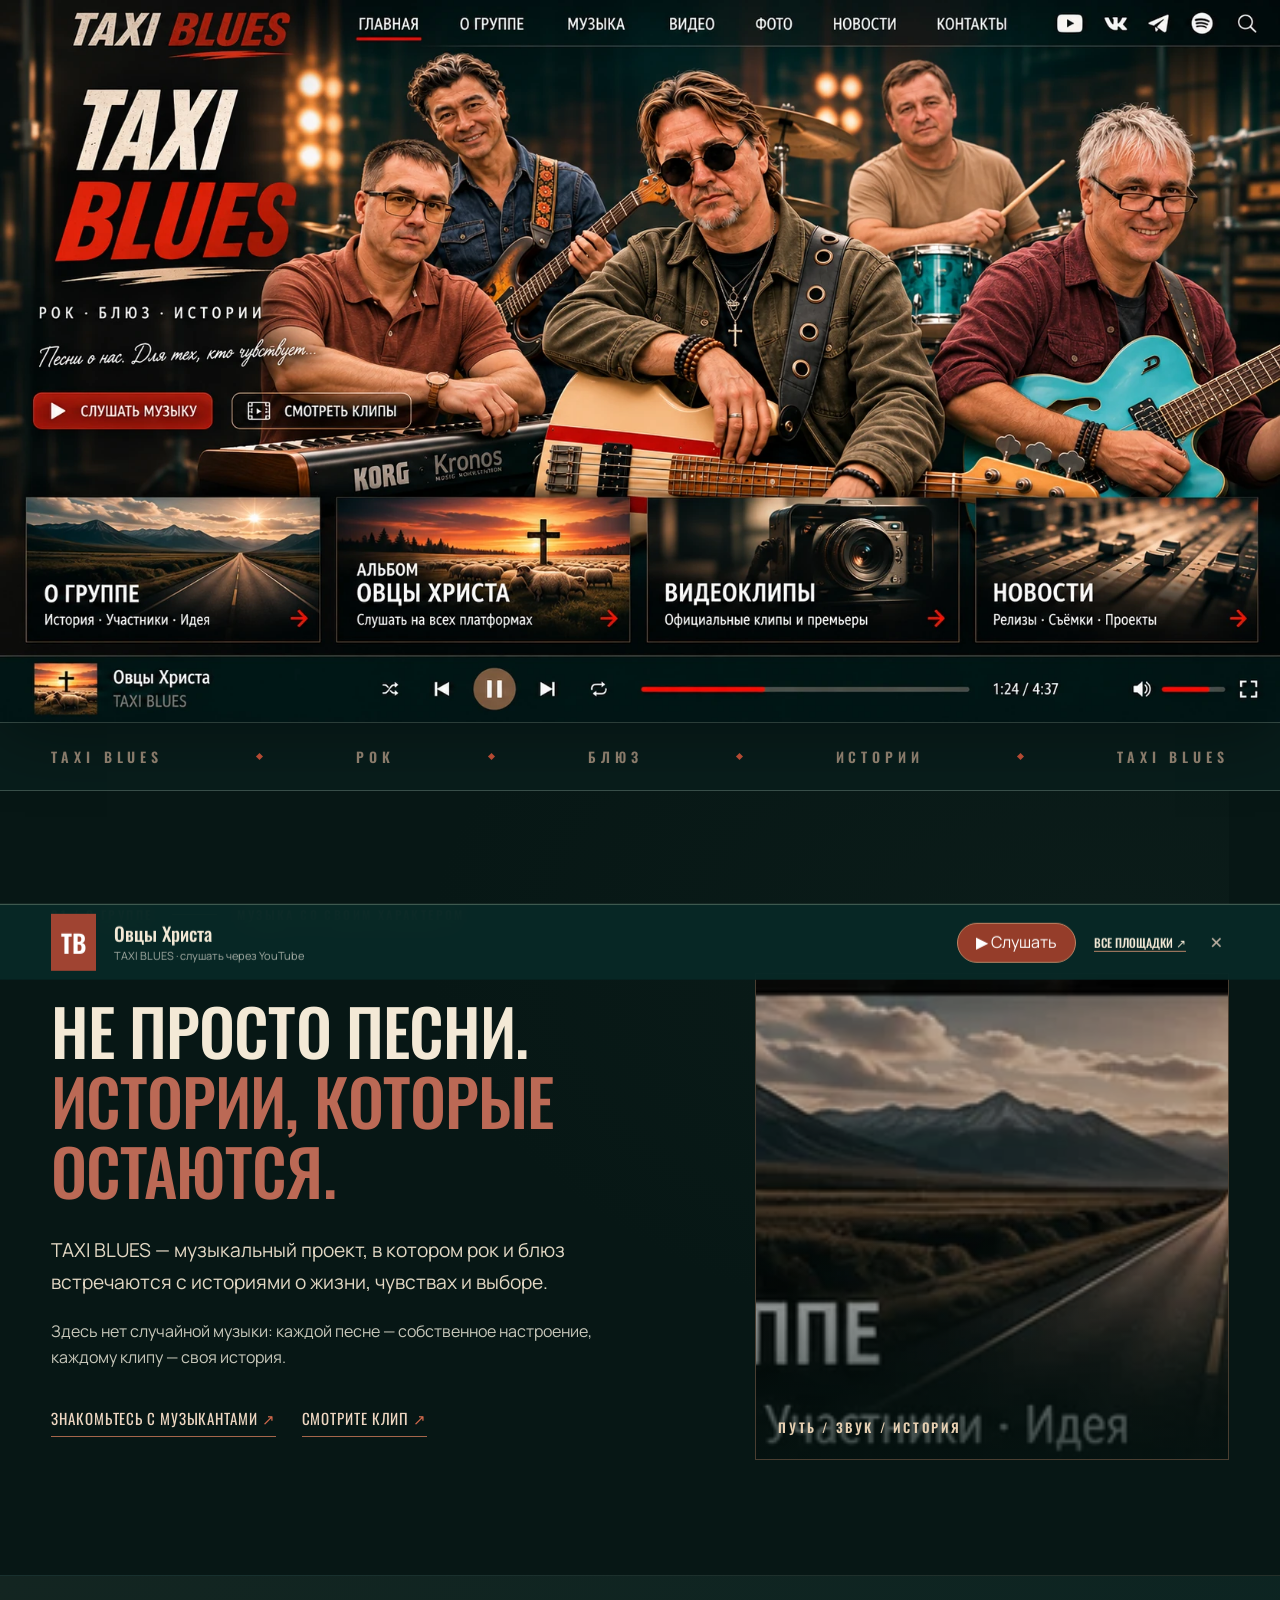
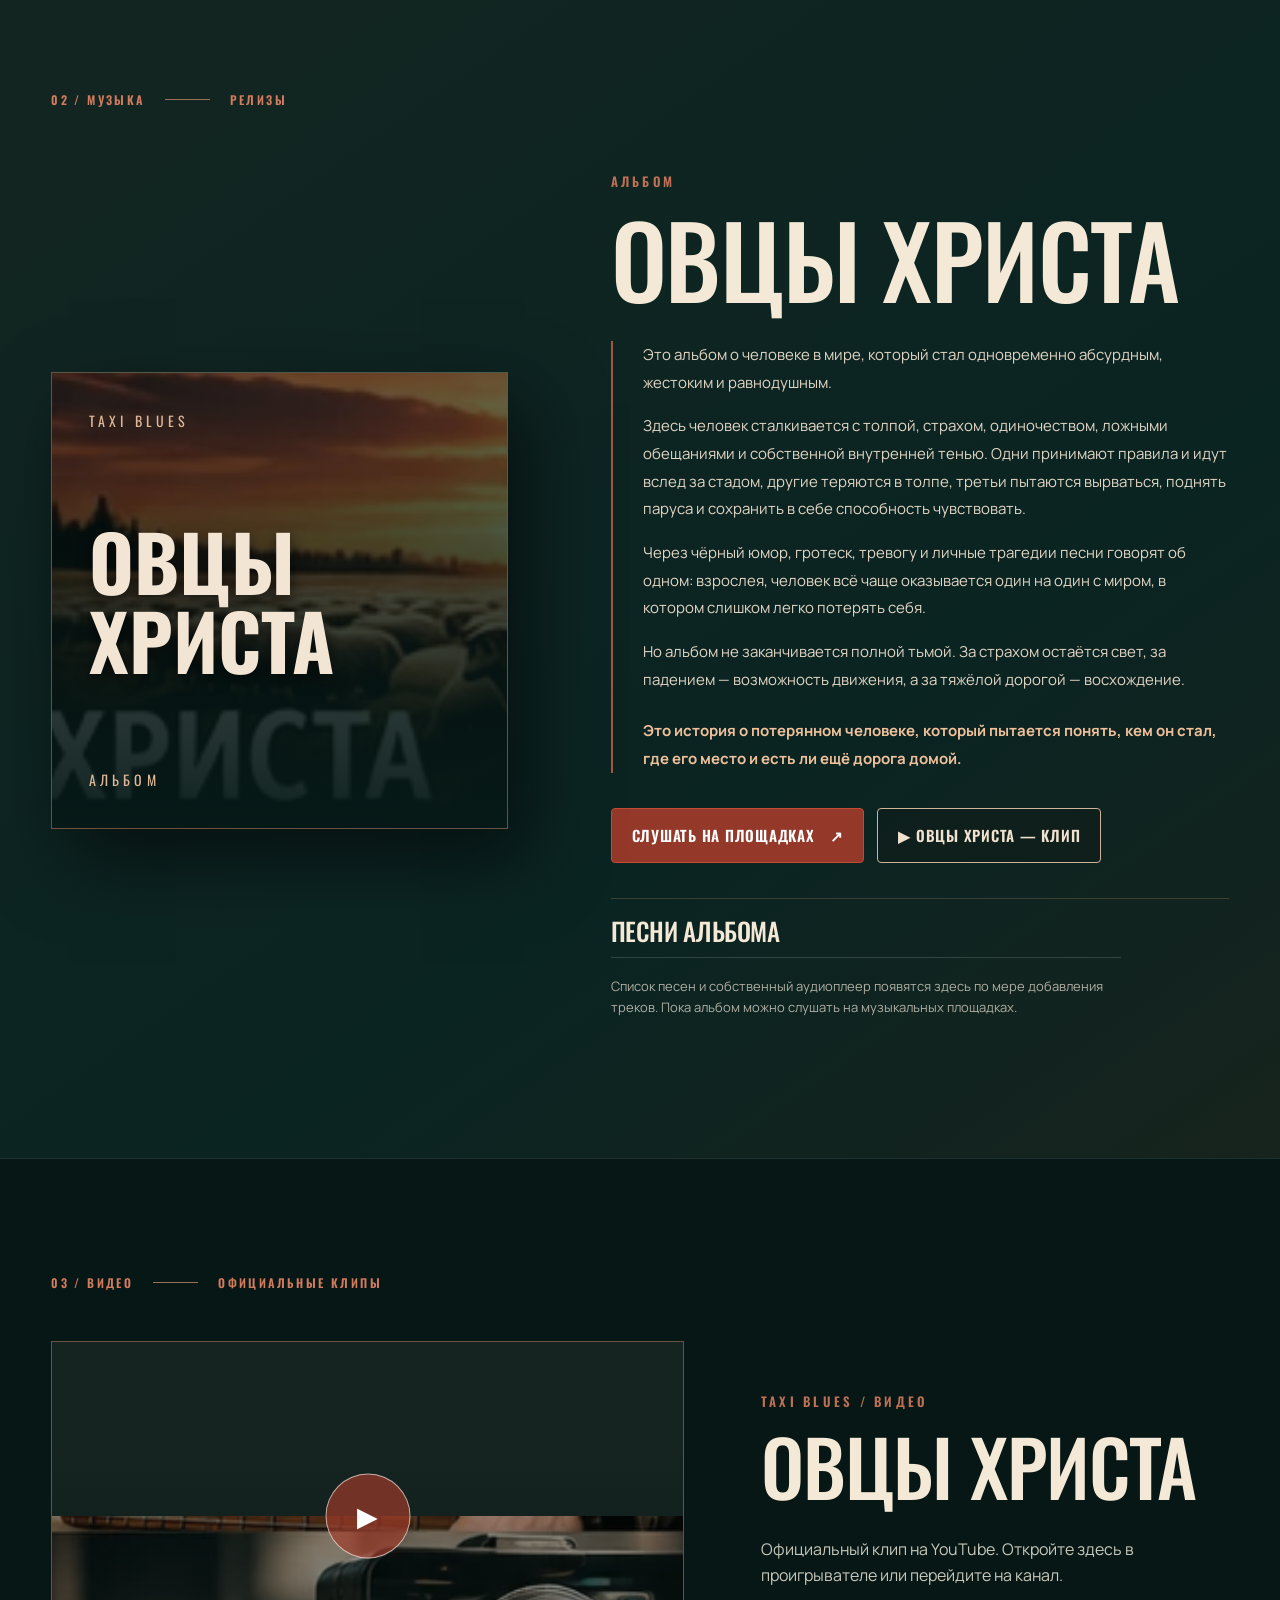
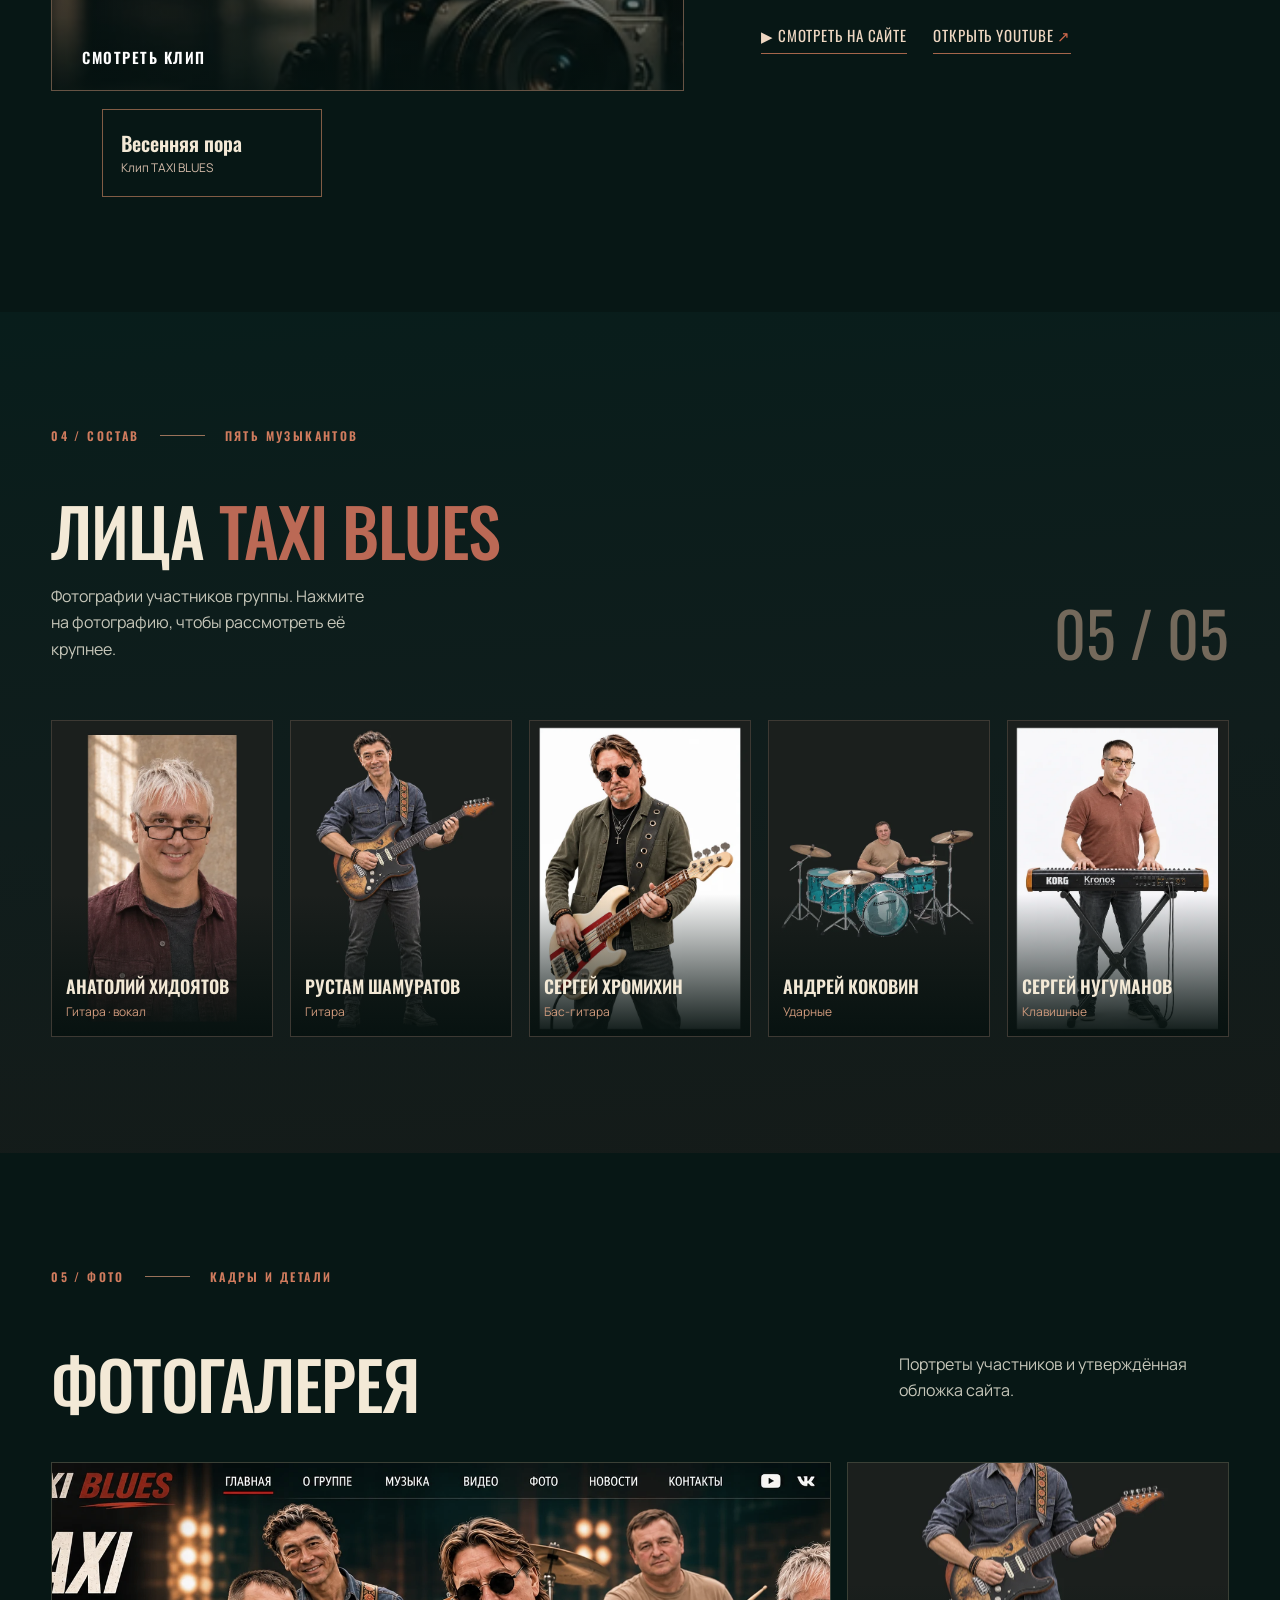
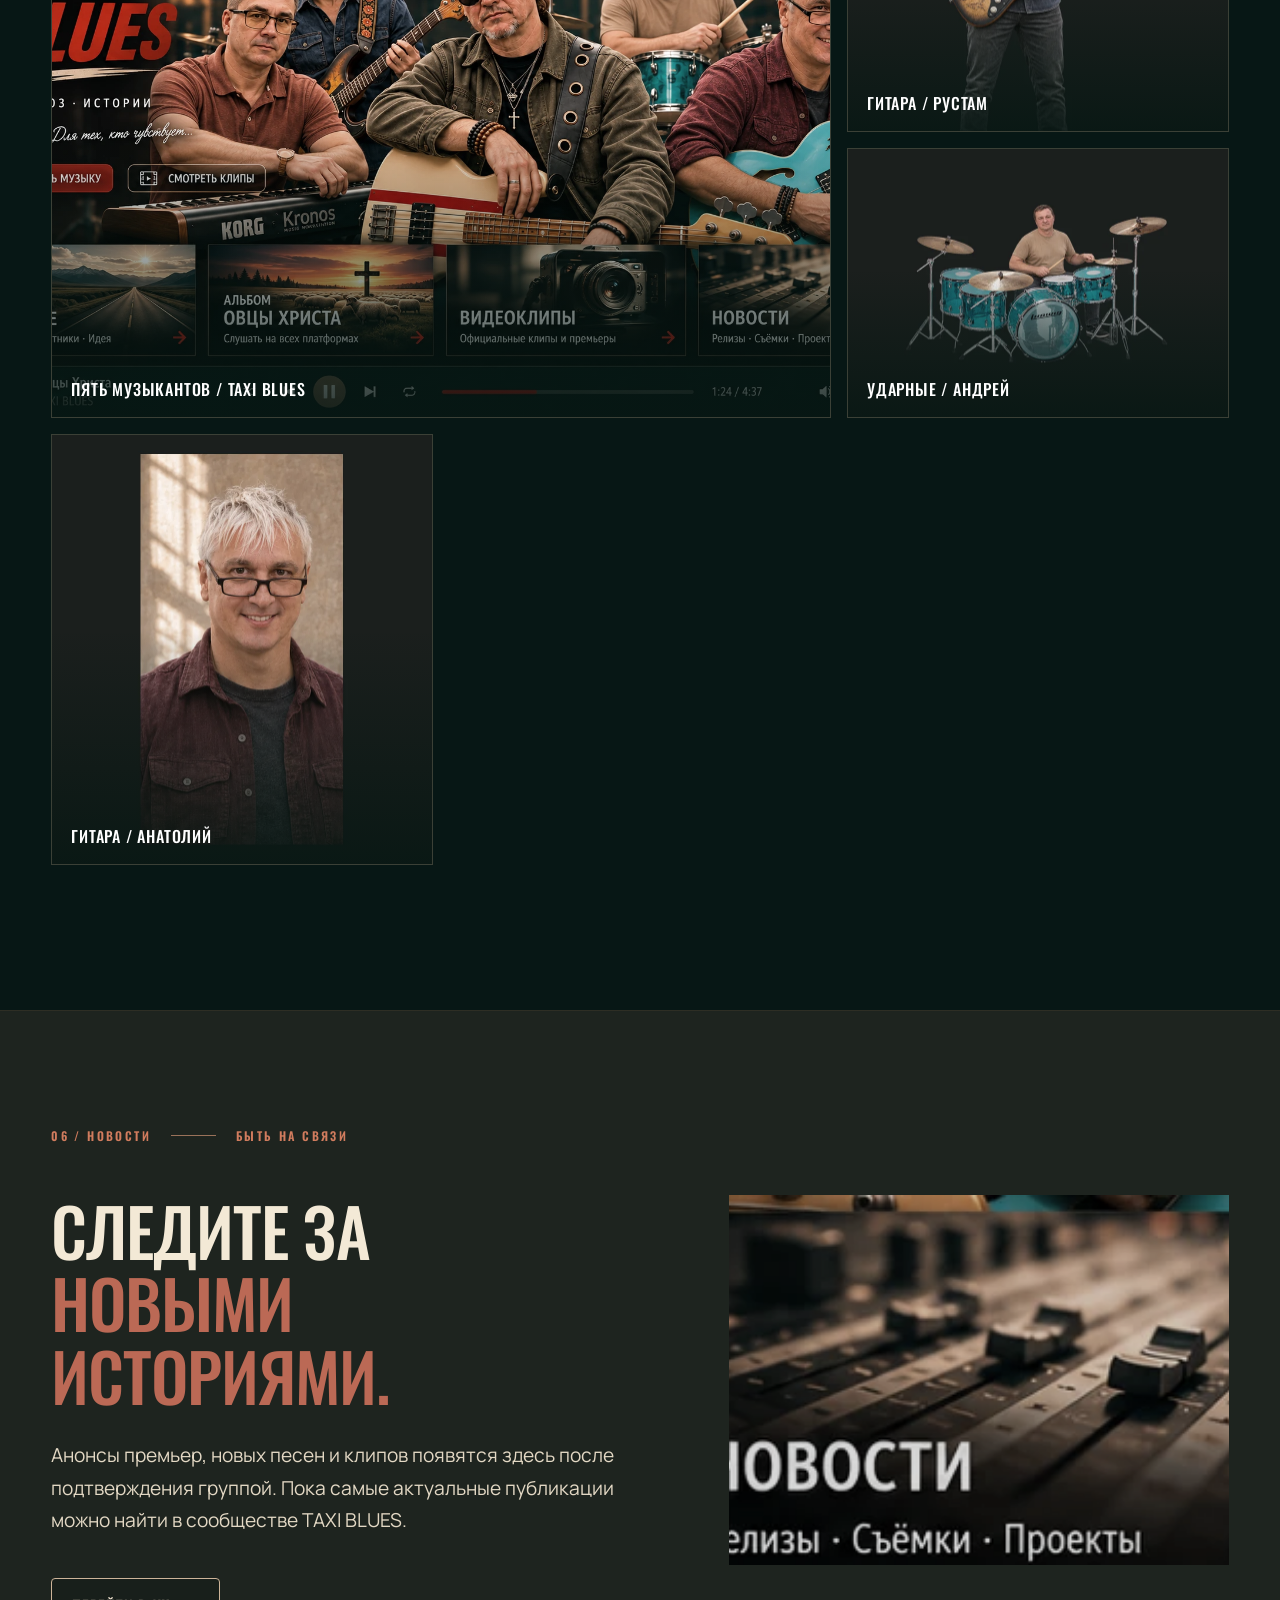
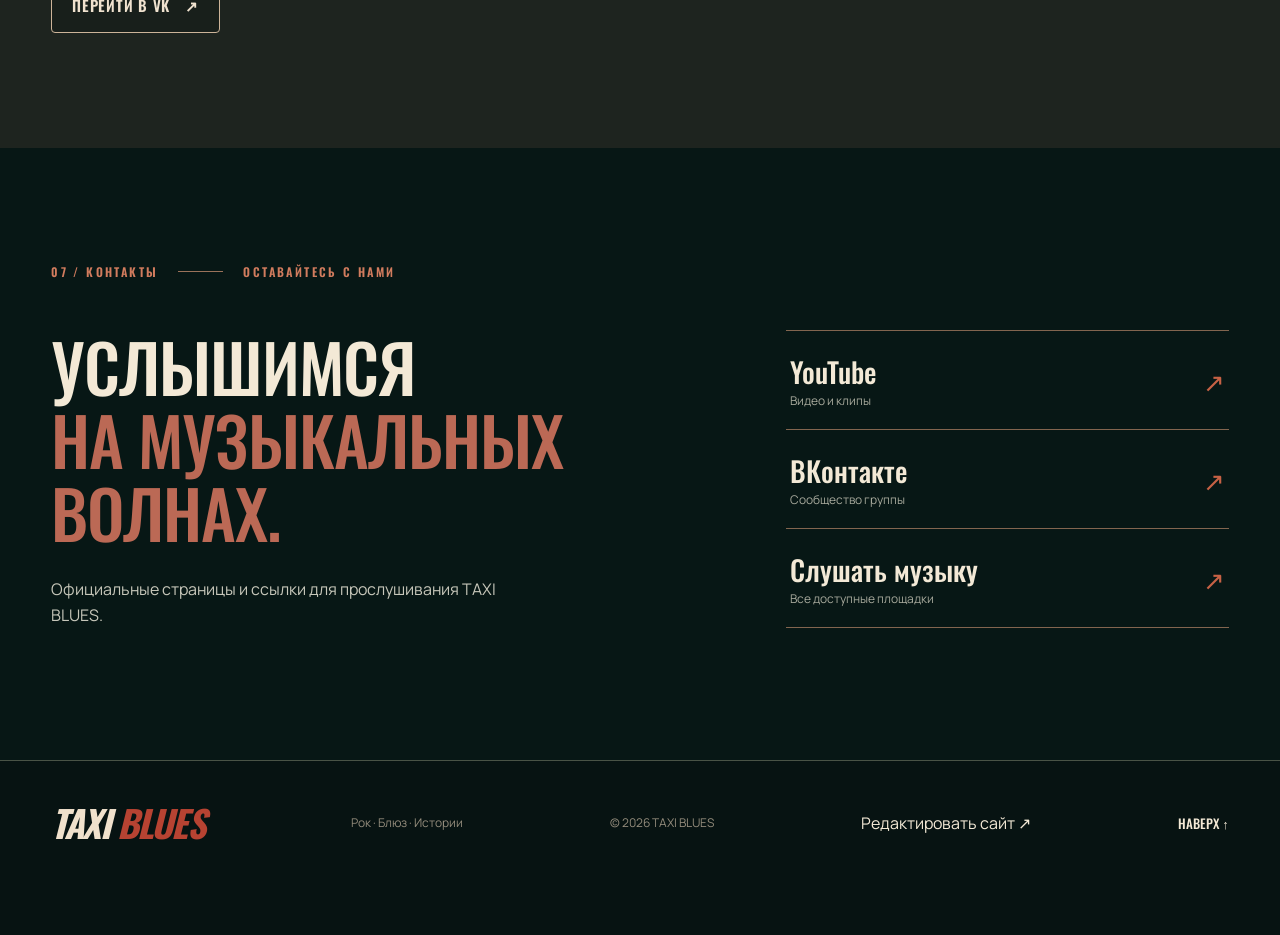
==== commit 7a1891b6: "Add administrator link to TAXI BLUES site footer" ====
--- a/index.html
+++ b/index.html
@@ -135,7 +135,7 @@
   </section>
 </main>
 
-<footer class="site-footer"><div class="wrap footer-inner"><a href="#home" class="brand">TAXI <span>BLUES</span></a><p>Рок · Блюз · Истории</p><p>© <span id="currentYear">2026</span> TAXI BLUES</p><a href="#home">Наверх ↑</a></div></footer>
+<footer class="site-footer"><div class="wrap footer-inner"><a href="#home" class="brand">TAXI <span>BLUES</span></a><p>Рок · Блюз · Истории</p><p>© <span id="currentYear">2026</span> TAXI BLUES</p><a href="admin/" rel="nofollow">Редактировать сайт ↗</a><a href="#home">Наверх ↑</a></div></footer>
 
 <div class="player-dock" id="playerDock" aria-label="Музыка TAXI BLUES"><div class="player-dock-inner wrap"><span class="player-art">TB</span><div class="player-info"><strong>Овцы Христа</strong><small>TAXI BLUES · слушать через YouTube</small></div><button type="button" class="player-action" data-play-video aria-label="Открыть видео Овцы Христа">▶ <span>Слушать</span></button><a class="player-platforms" href="https://band.link/csheep" target="_blank" rel="noopener noreferrer">Все площадки ↗</a><button class="dock-dismiss" id="dockDismiss" aria-label="Скрыть панель" type="button">×</button></div></div>
 
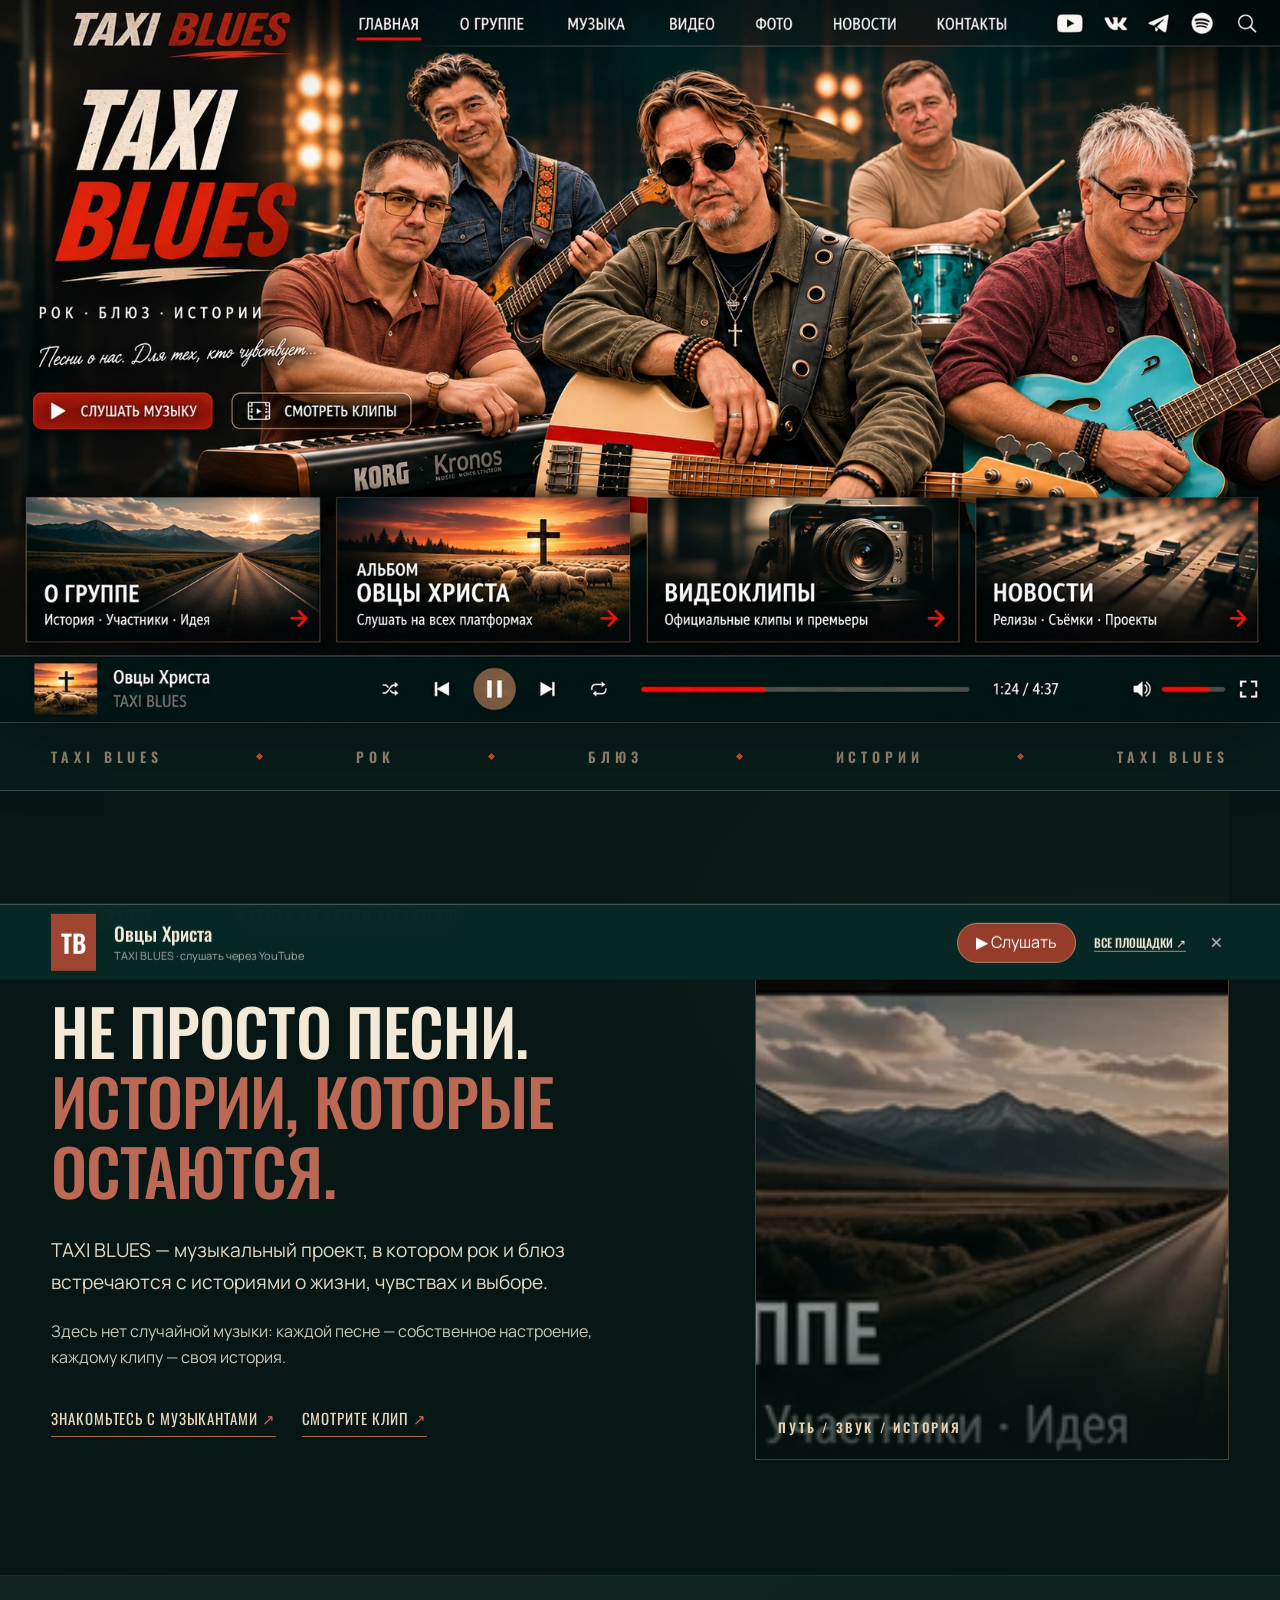
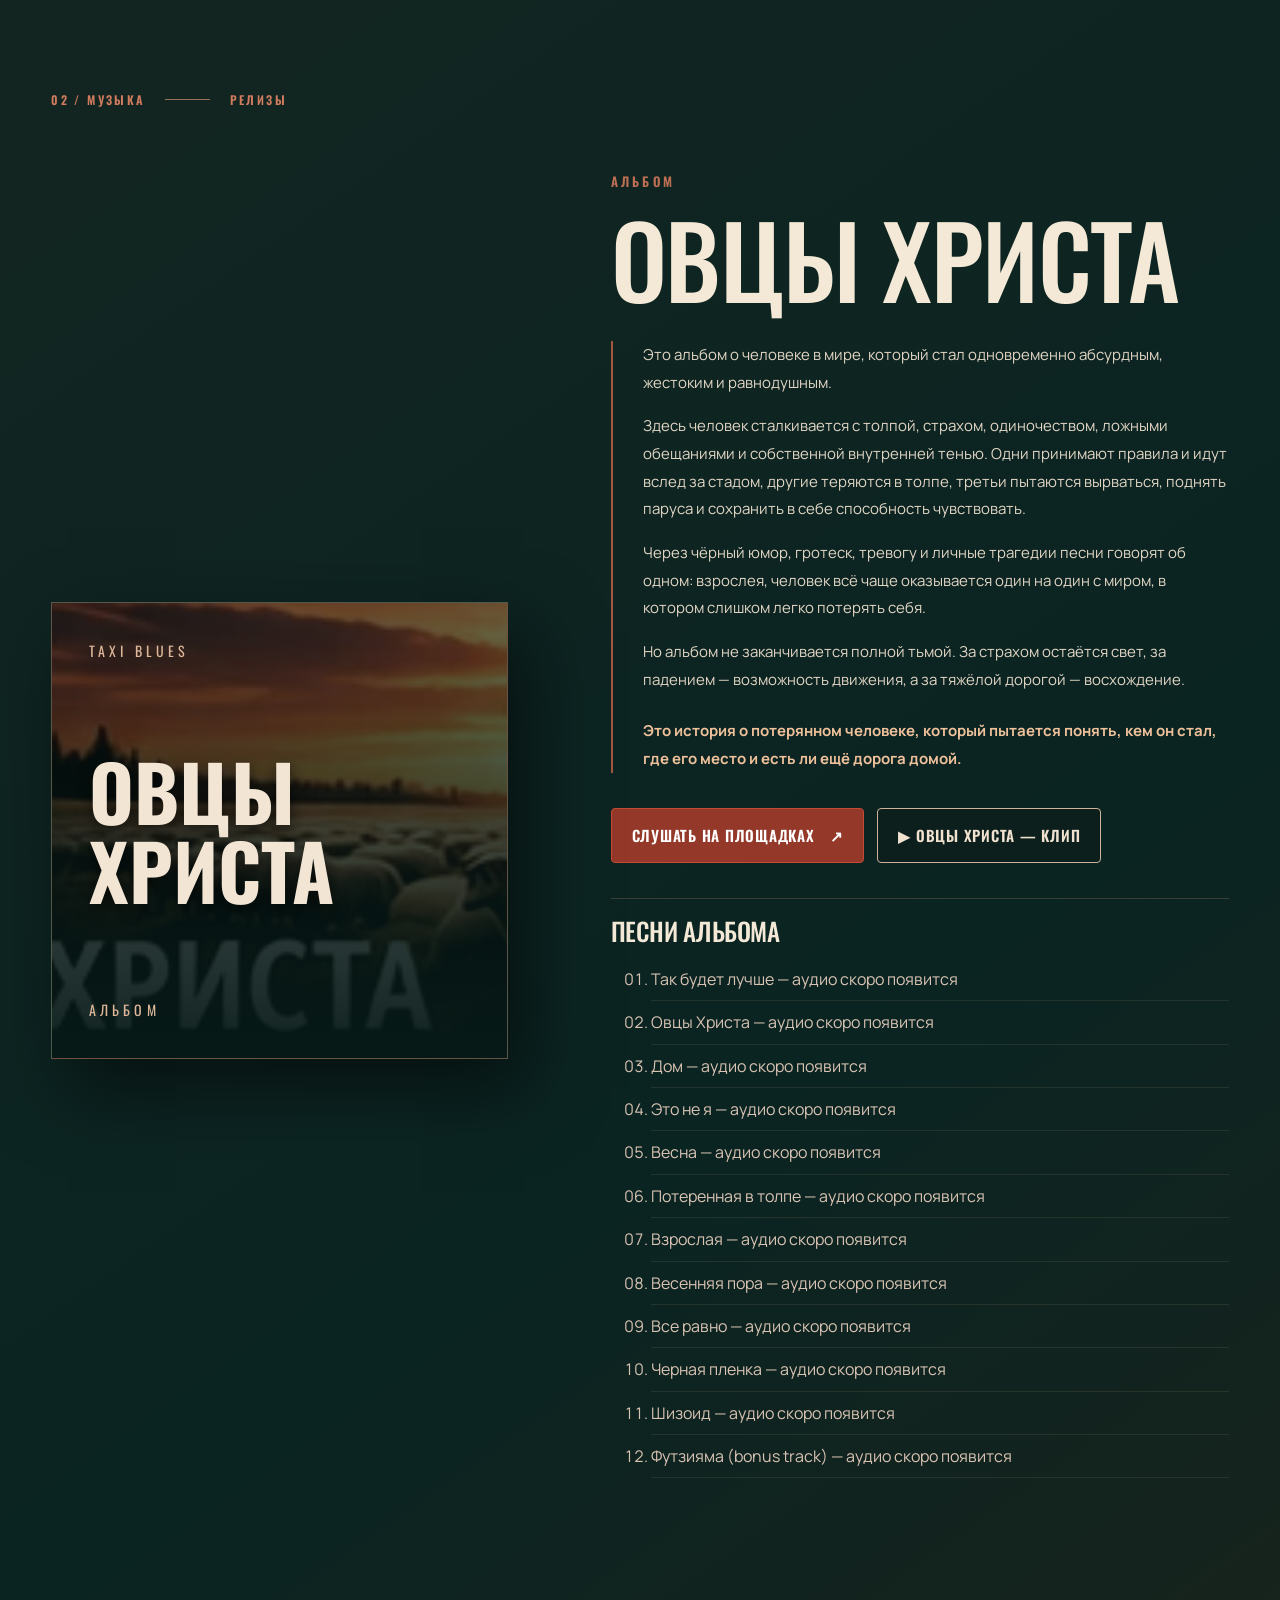
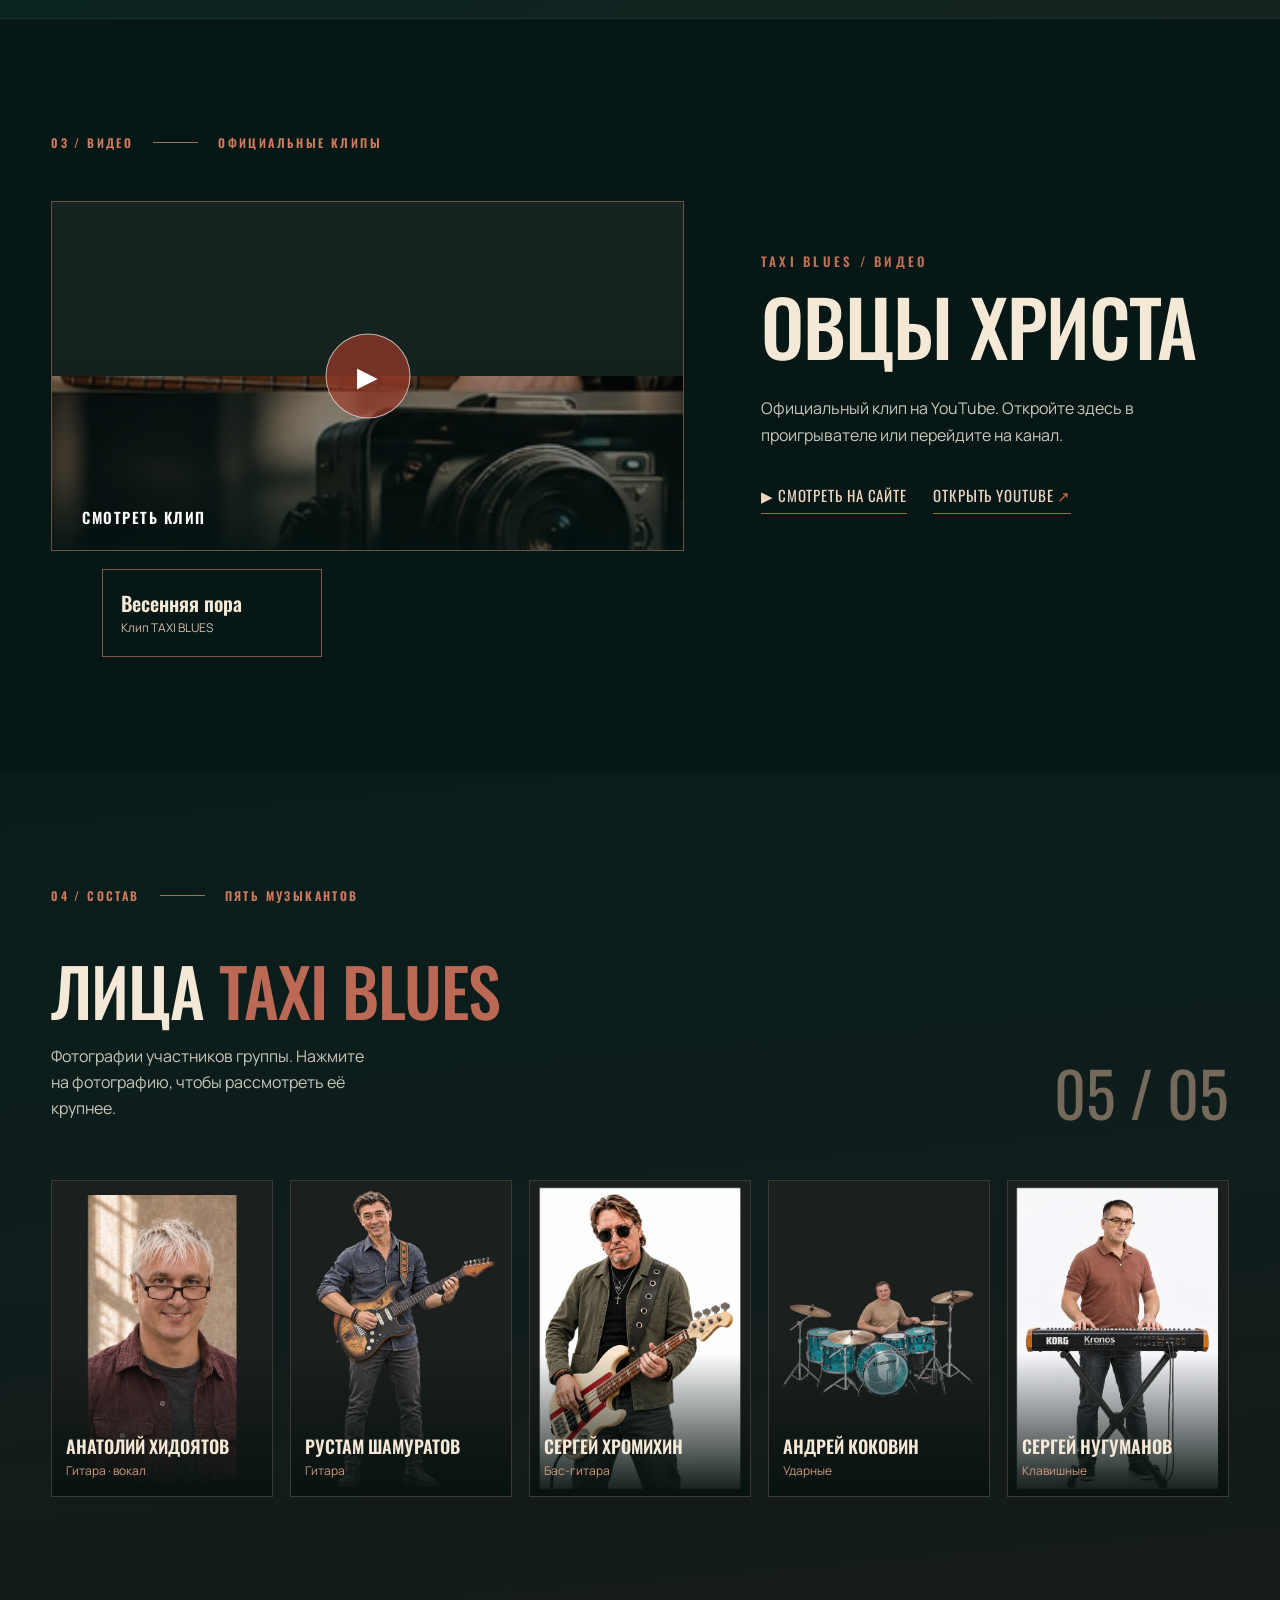
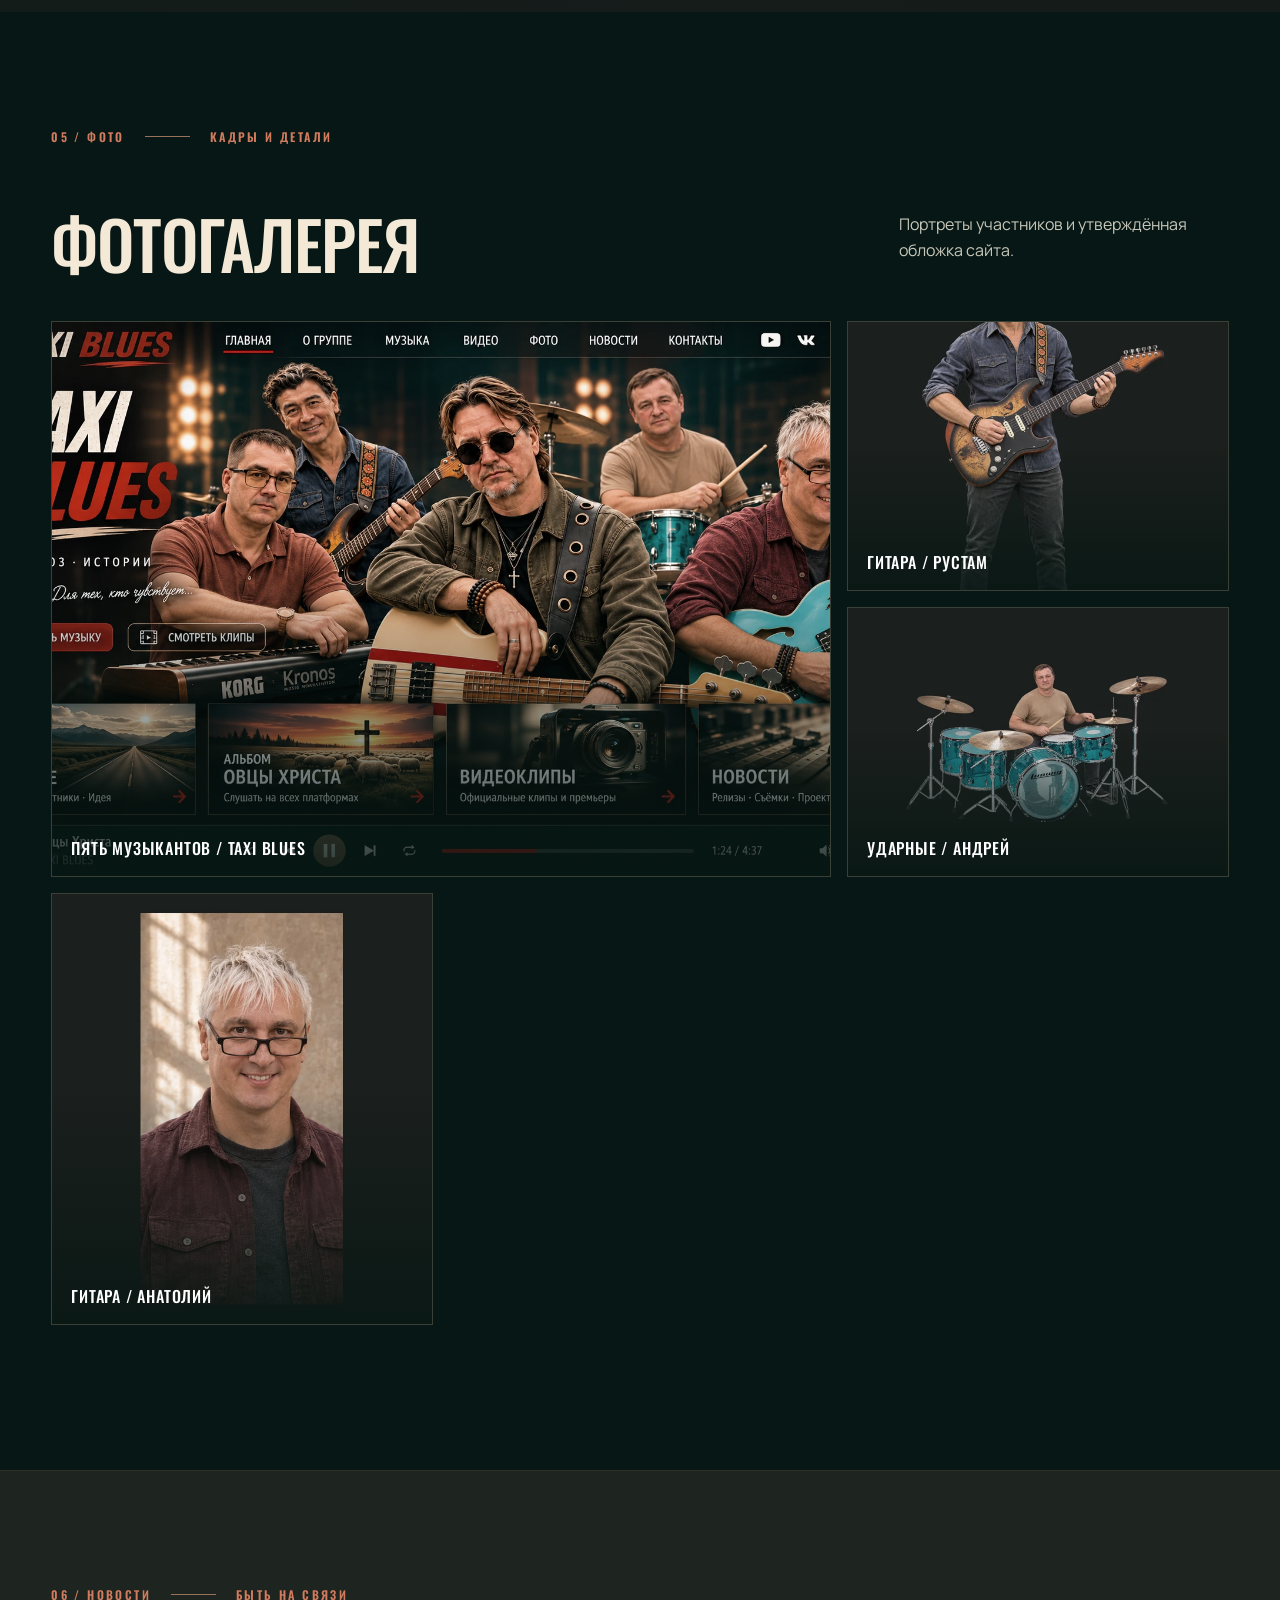
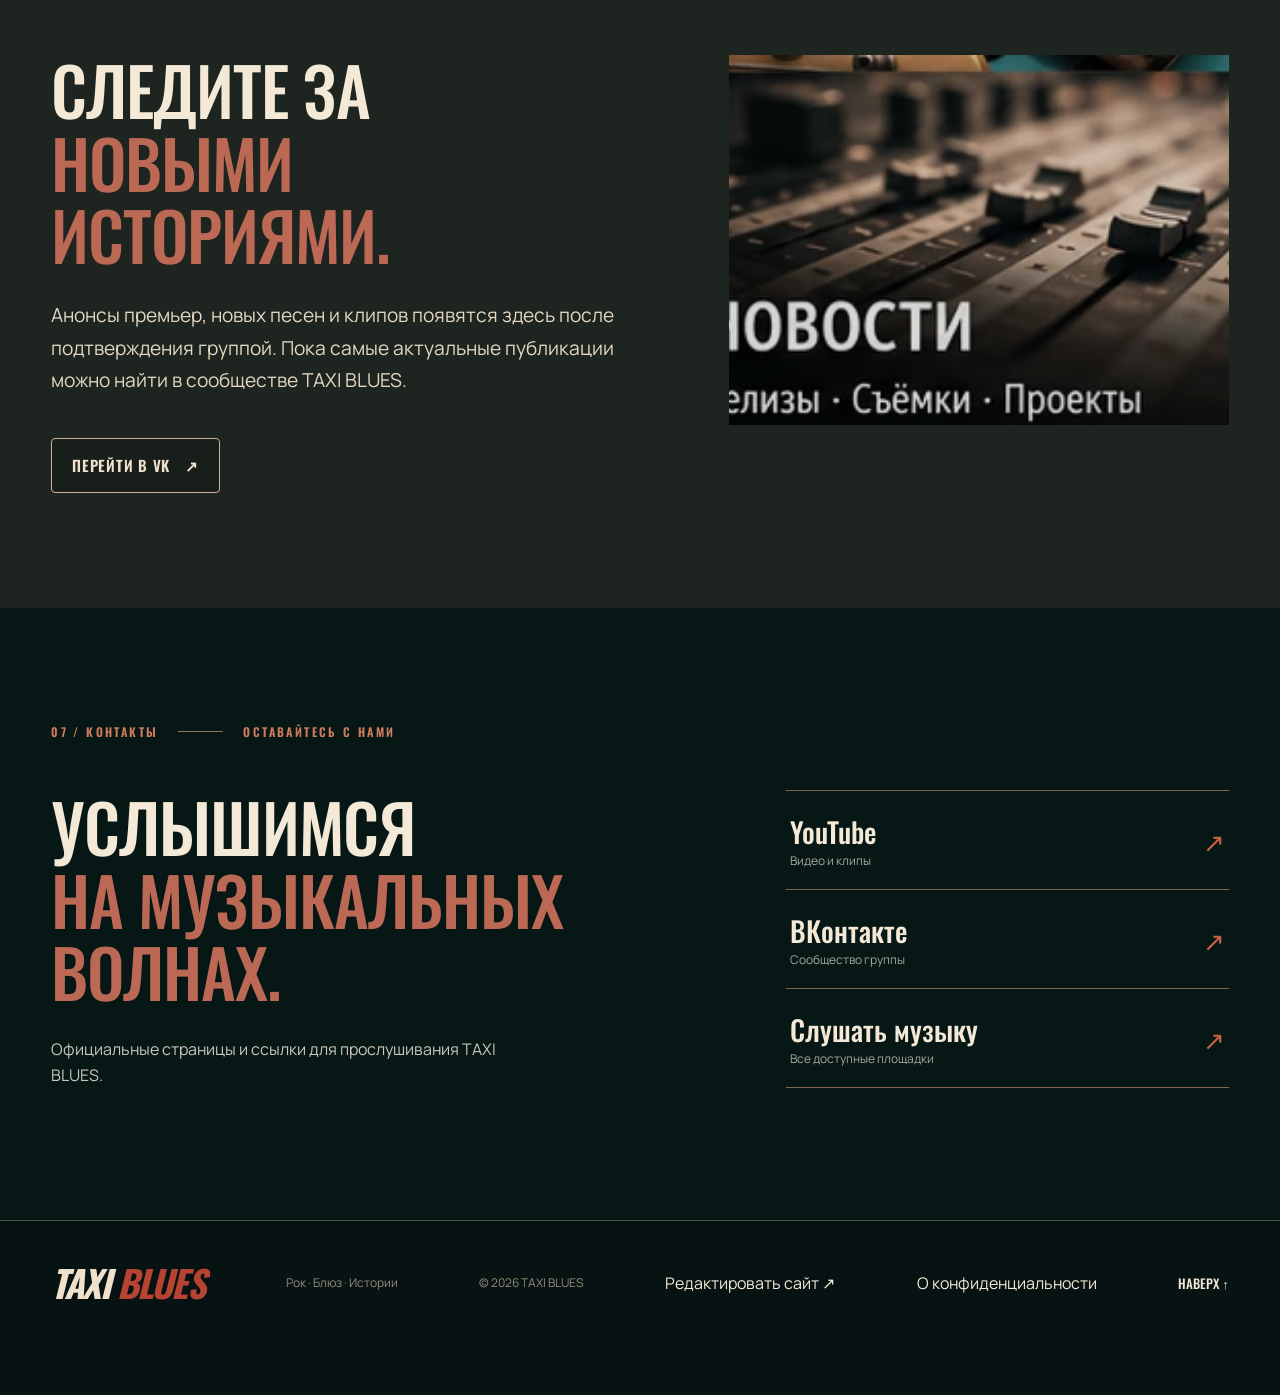
==== commit c9b630fd: "Connect privacy-aware analytics to TAXI BLUES site" ====
--- a/index.html
+++ b/index.html
@@ -15,6 +15,7 @@
   <link rel="preload" href="assets/hero-mobile.webp" as="image" media="(max-width: 768px)">
   <link rel="stylesheet" href="styles.css">
   <script src="script.js" defer></script>
+  <script src="analytics.js" defer></script>
 </head>
 <body>
 <a class="skip-link" href="#about">Перейти к содержимому</a>
@@ -135,7 +136,7 @@
   </section>
 </main>
 
-<footer class="site-footer"><div class="wrap footer-inner"><a href="#home" class="brand">TAXI <span>BLUES</span></a><p>Рок · Блюз · Истории</p><p>© <span id="currentYear">2026</span> TAXI BLUES</p><a href="admin/" rel="nofollow">Редактировать сайт ↗</a><a href="#home">Наверх ↑</a></div></footer>
+<footer class="site-footer"><div class="wrap footer-inner"><a href="#home" class="brand">TAXI <span>BLUES</span></a><p>Рок · Блюз · Истории</p><p>© <span id="currentYear">2026</span> TAXI BLUES</p><a href="admin/" rel="nofollow">Редактировать сайт ↗</a><a href="privacy/">О конфиденциальности</a><a id="analyticsSettingsLink" href="#analytics-settings" hidden>Настройки аналитики</a><a href="#home">Наверх ↑</a></div></footer>
 
 <div class="player-dock" id="playerDock" aria-label="Музыка TAXI BLUES"><div class="player-dock-inner wrap"><span class="player-art">TB</span><div class="player-info"><strong>Овцы Христа</strong><small>TAXI BLUES · слушать через YouTube</small></div><button type="button" class="player-action" data-play-video aria-label="Открыть видео Овцы Христа">▶ <span>Слушать</span></button><a class="player-platforms" href="https://band.link/csheep" target="_blank" rel="noopener noreferrer">Все площадки ↗</a><button class="dock-dismiss" id="dockDismiss" aria-label="Скрыть панель" type="button">×</button></div></div>
 
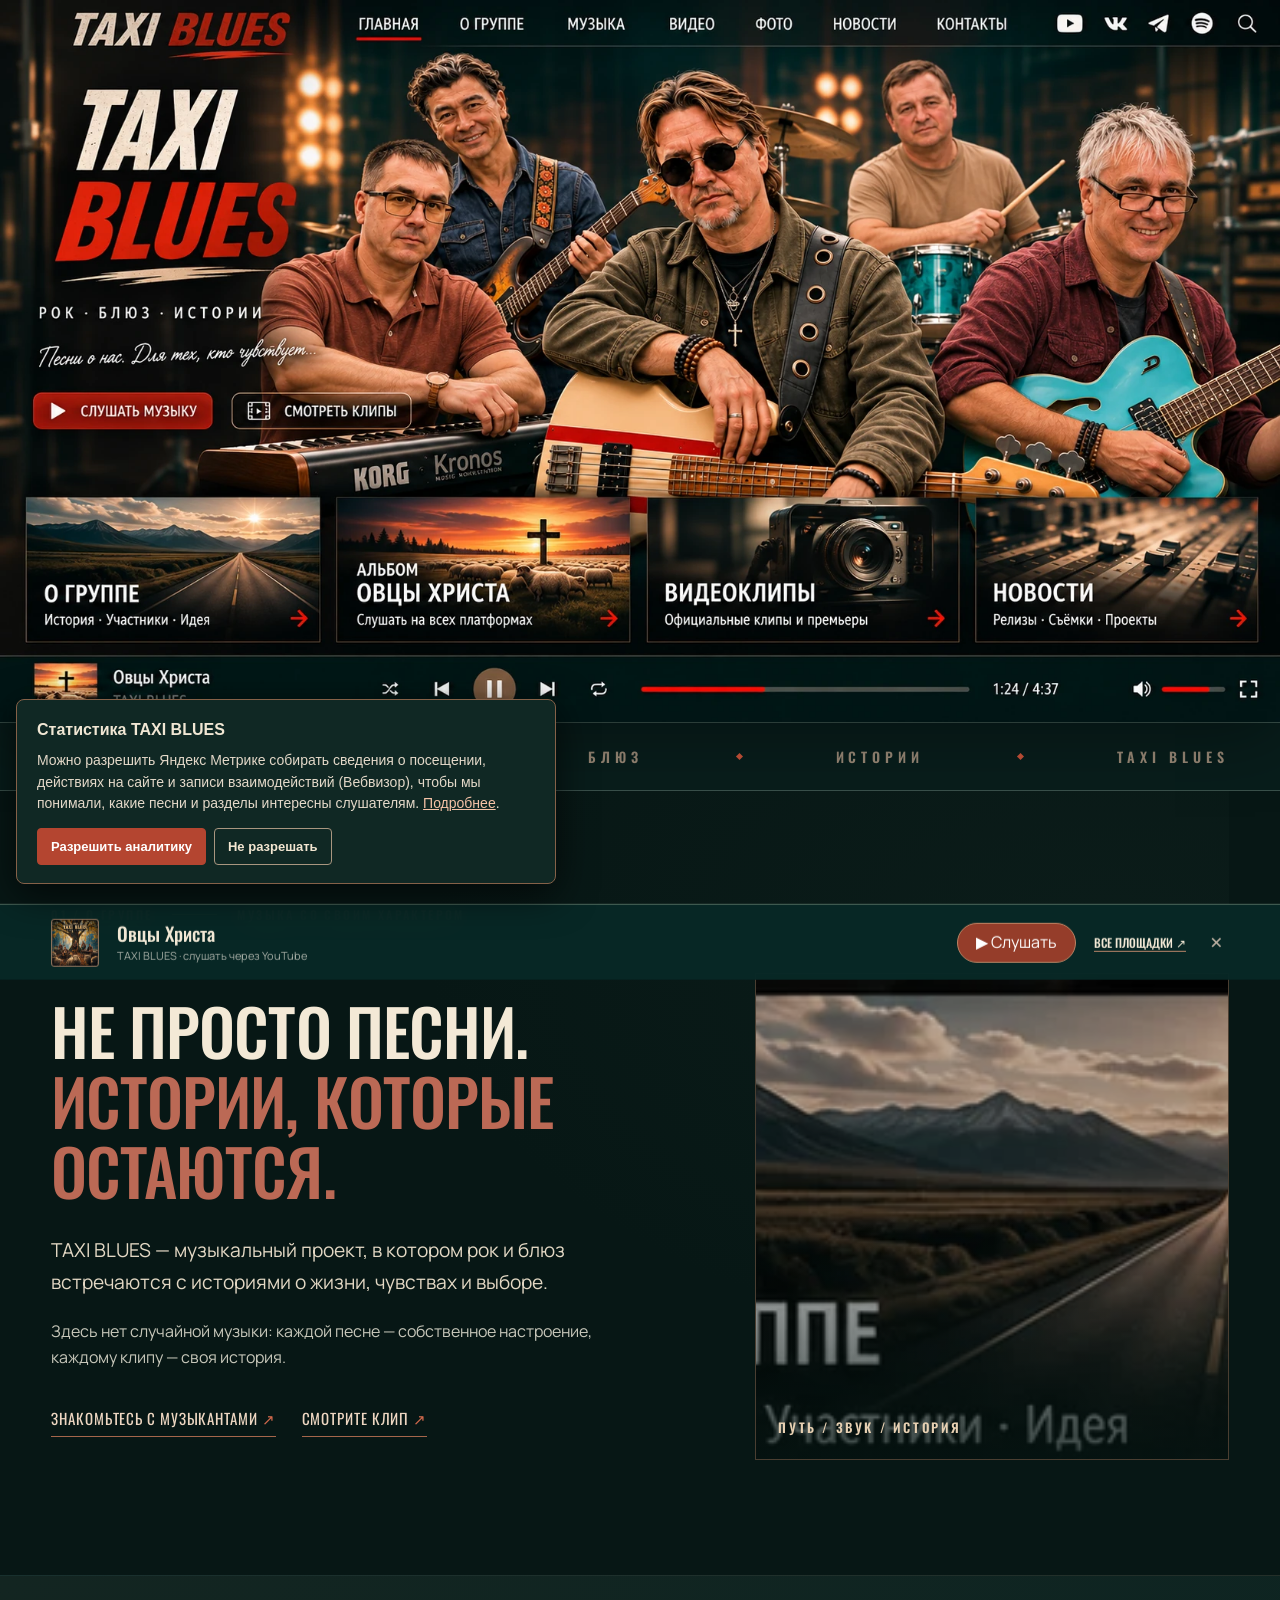
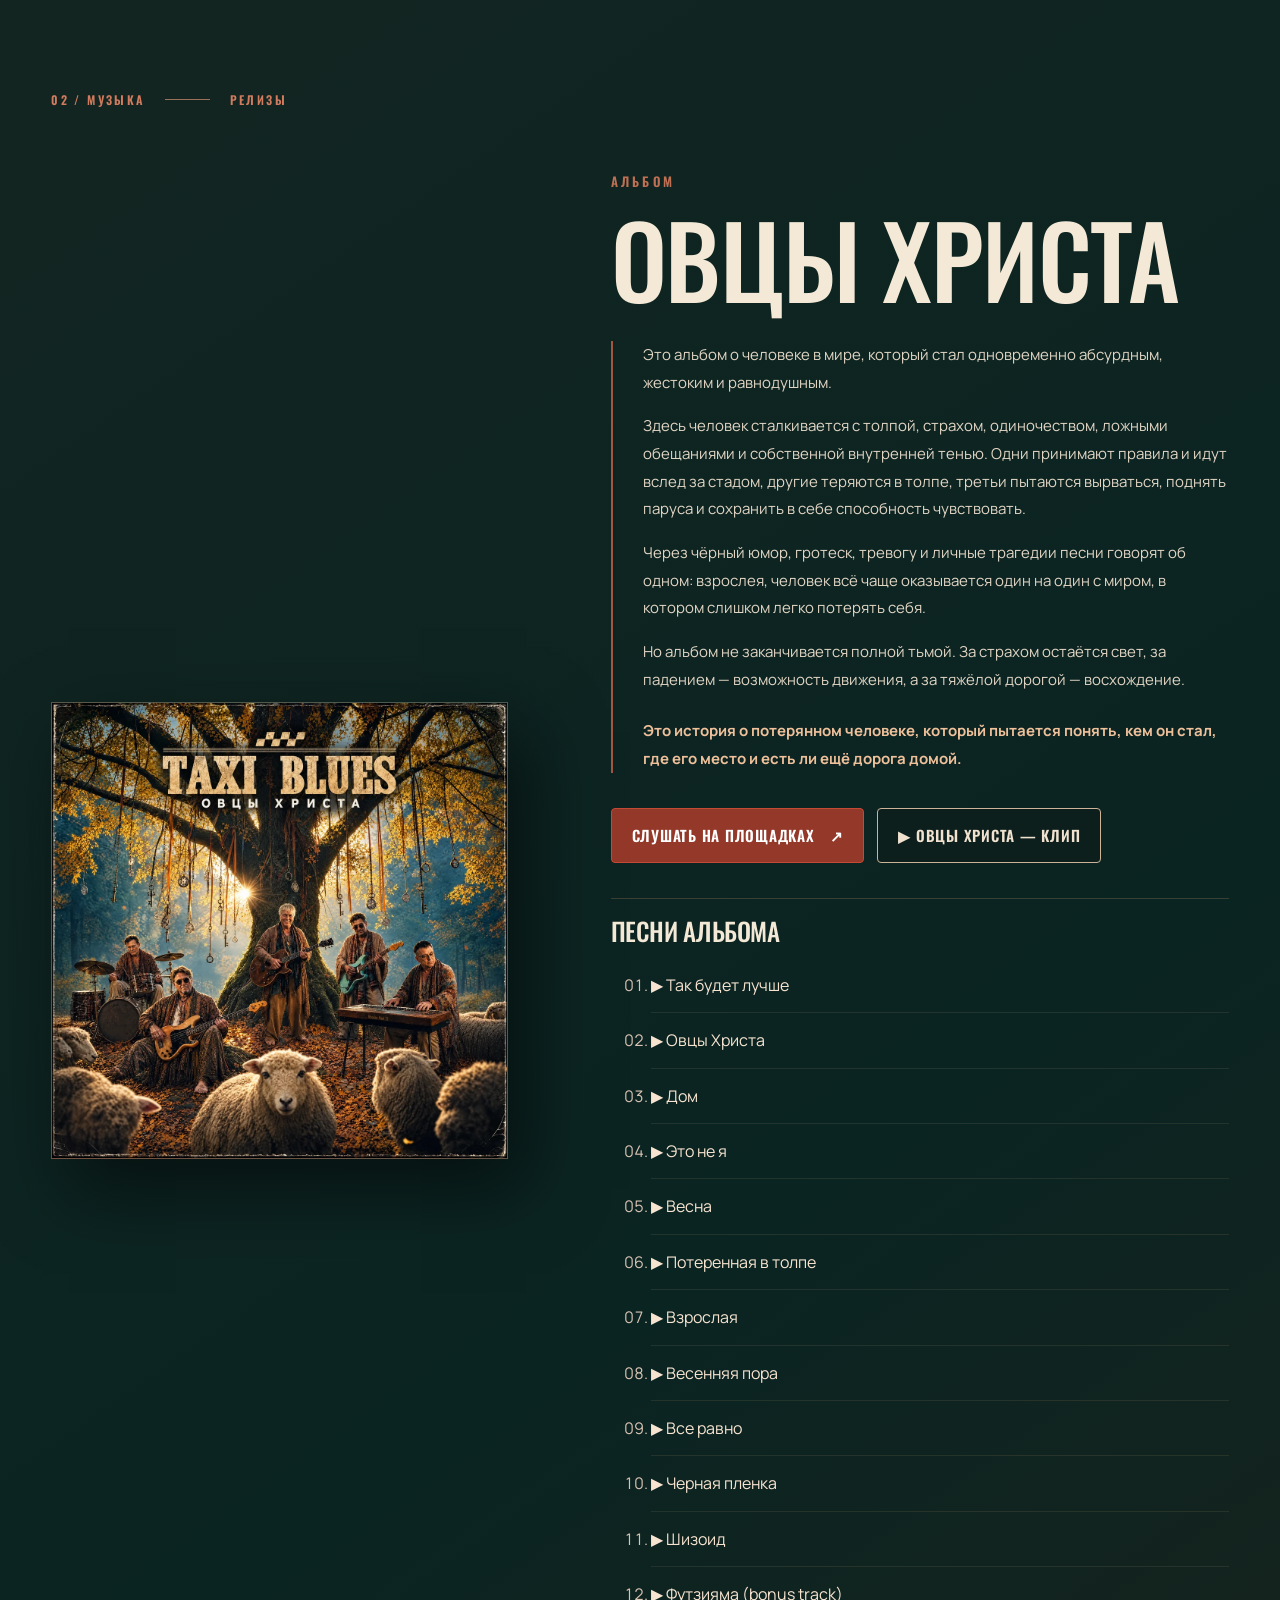
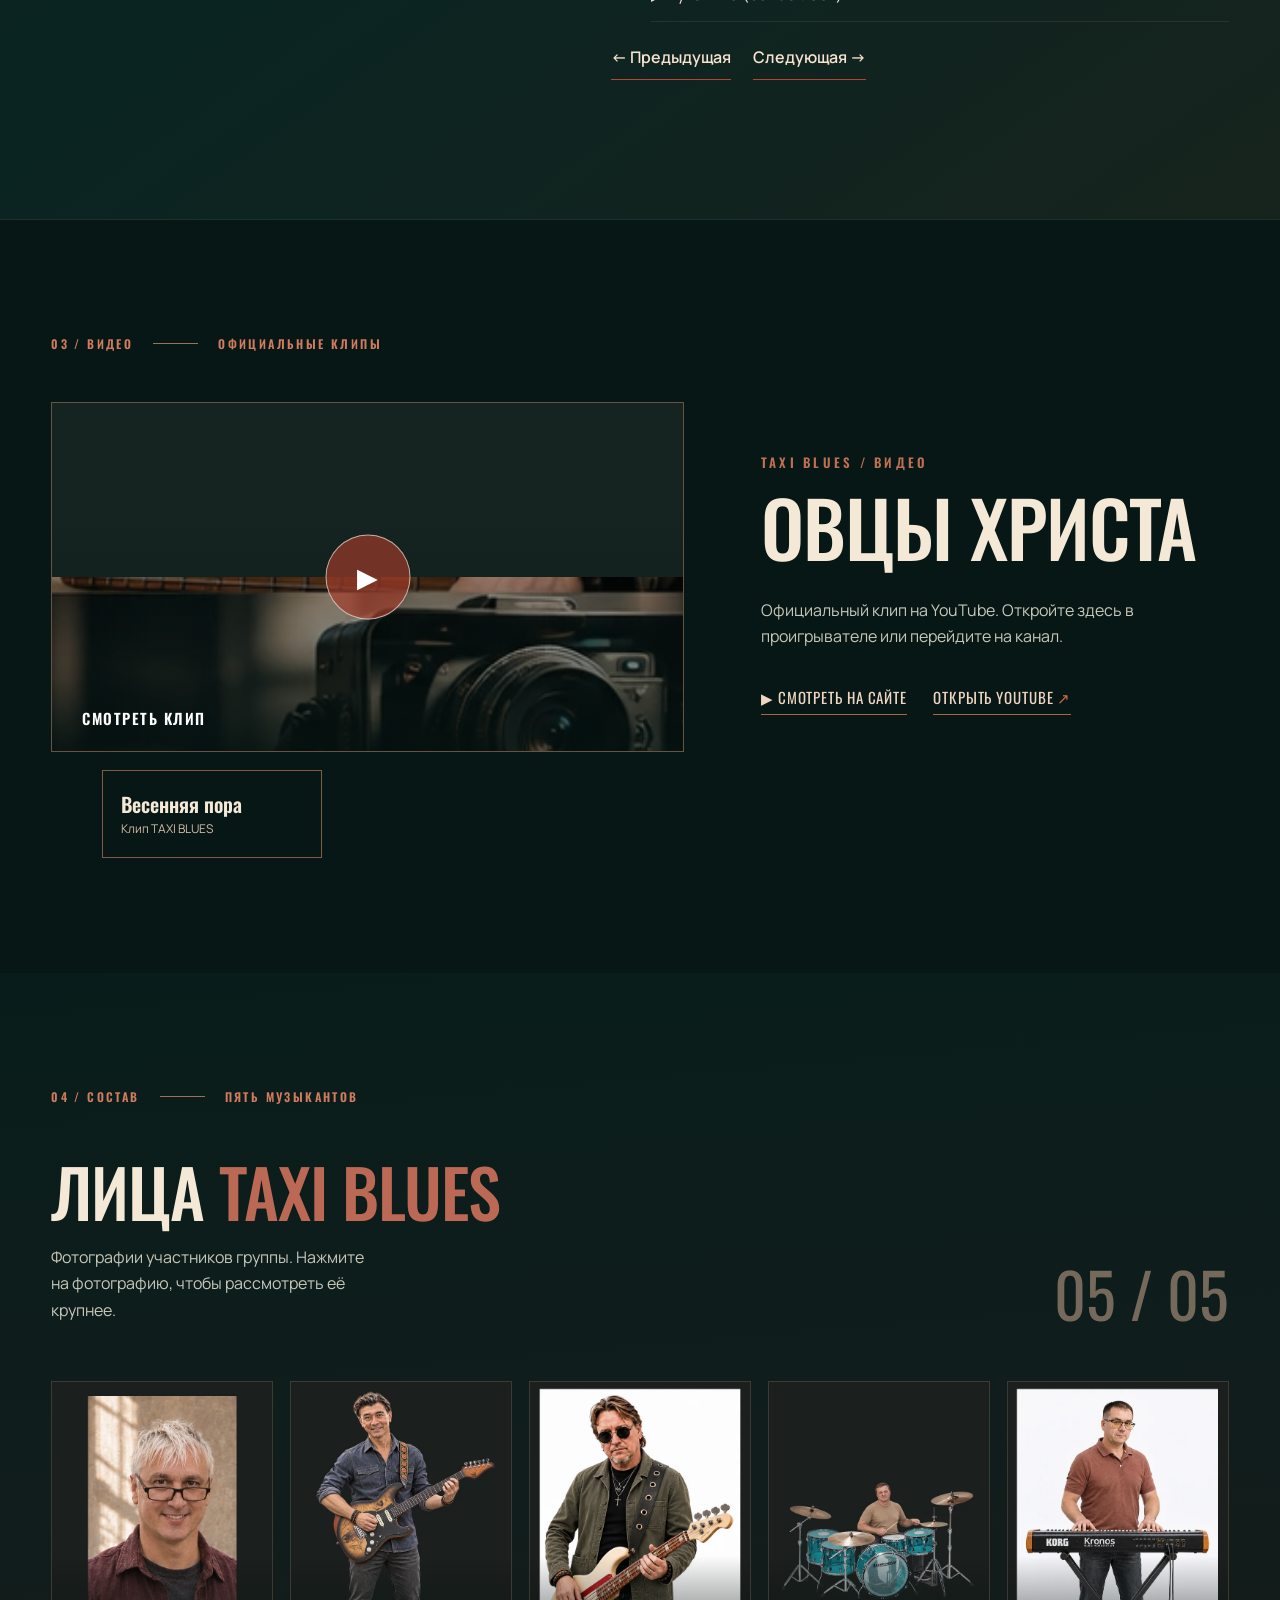
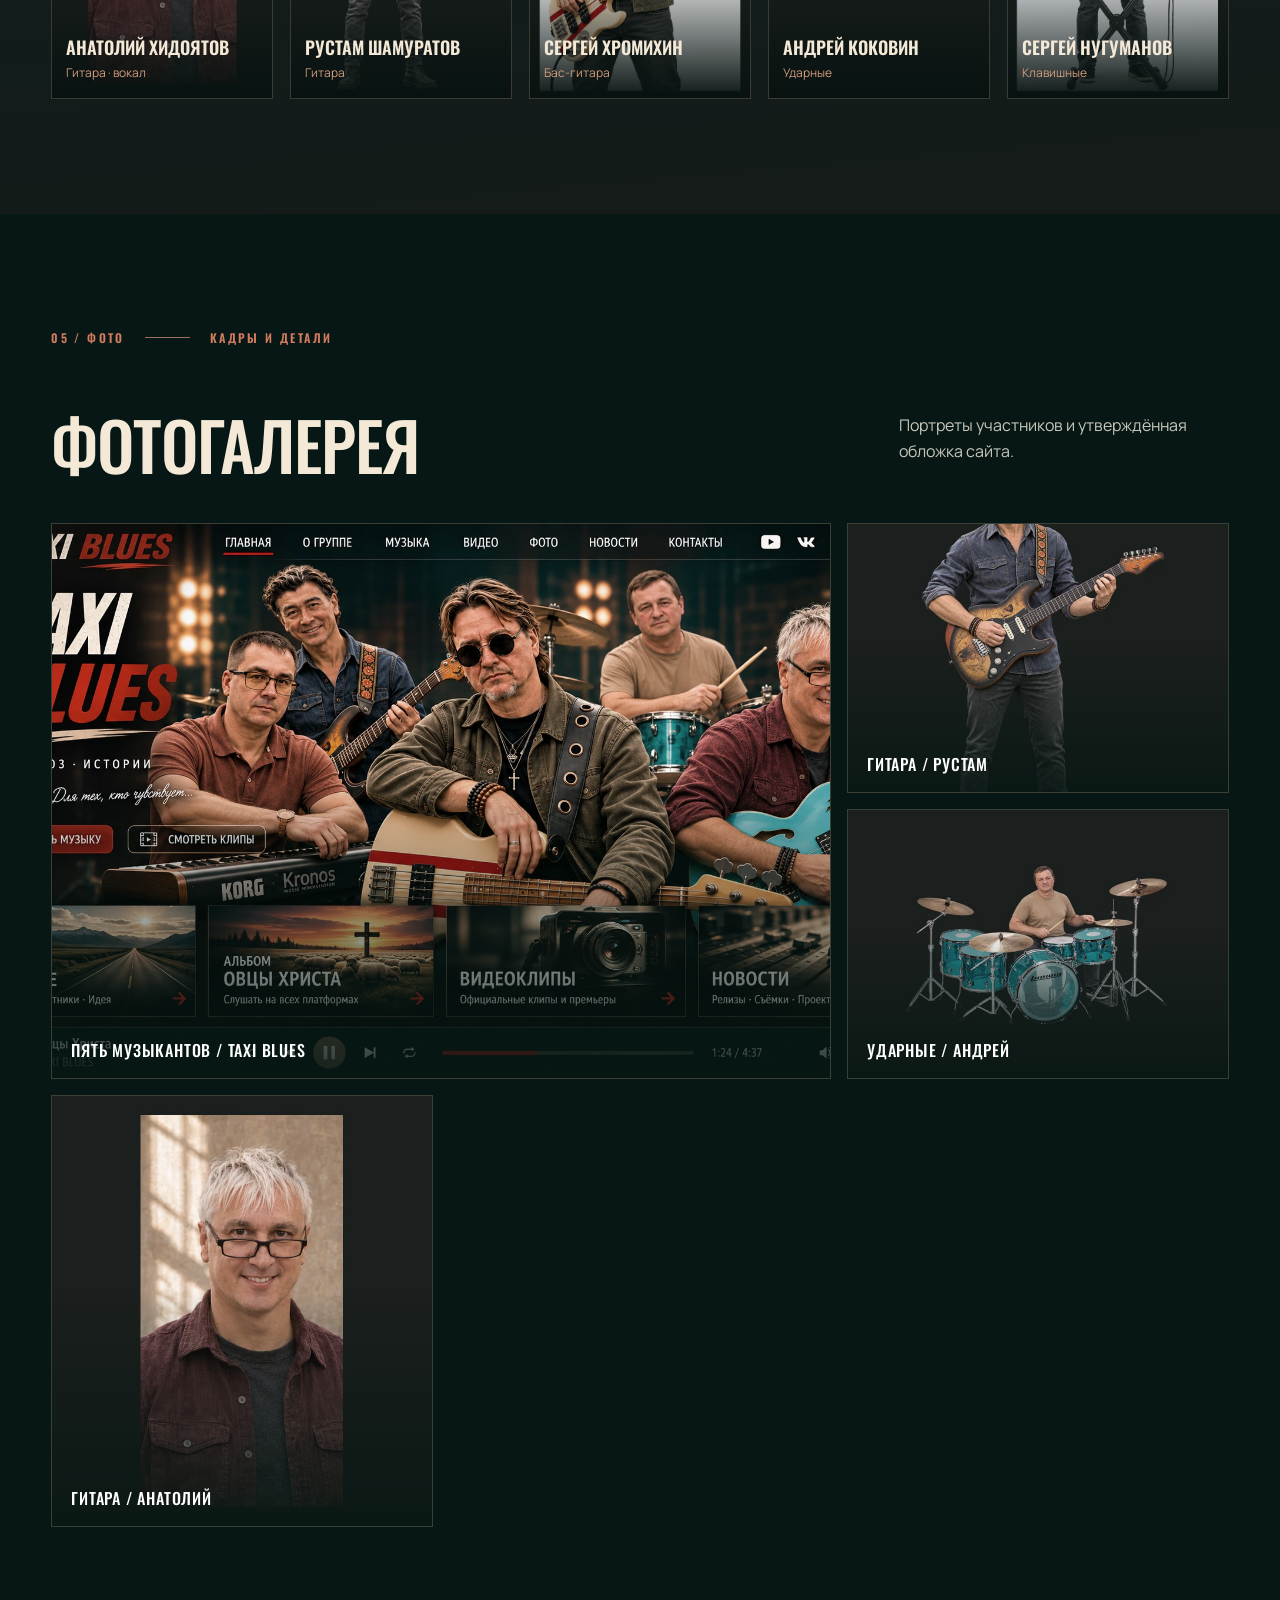
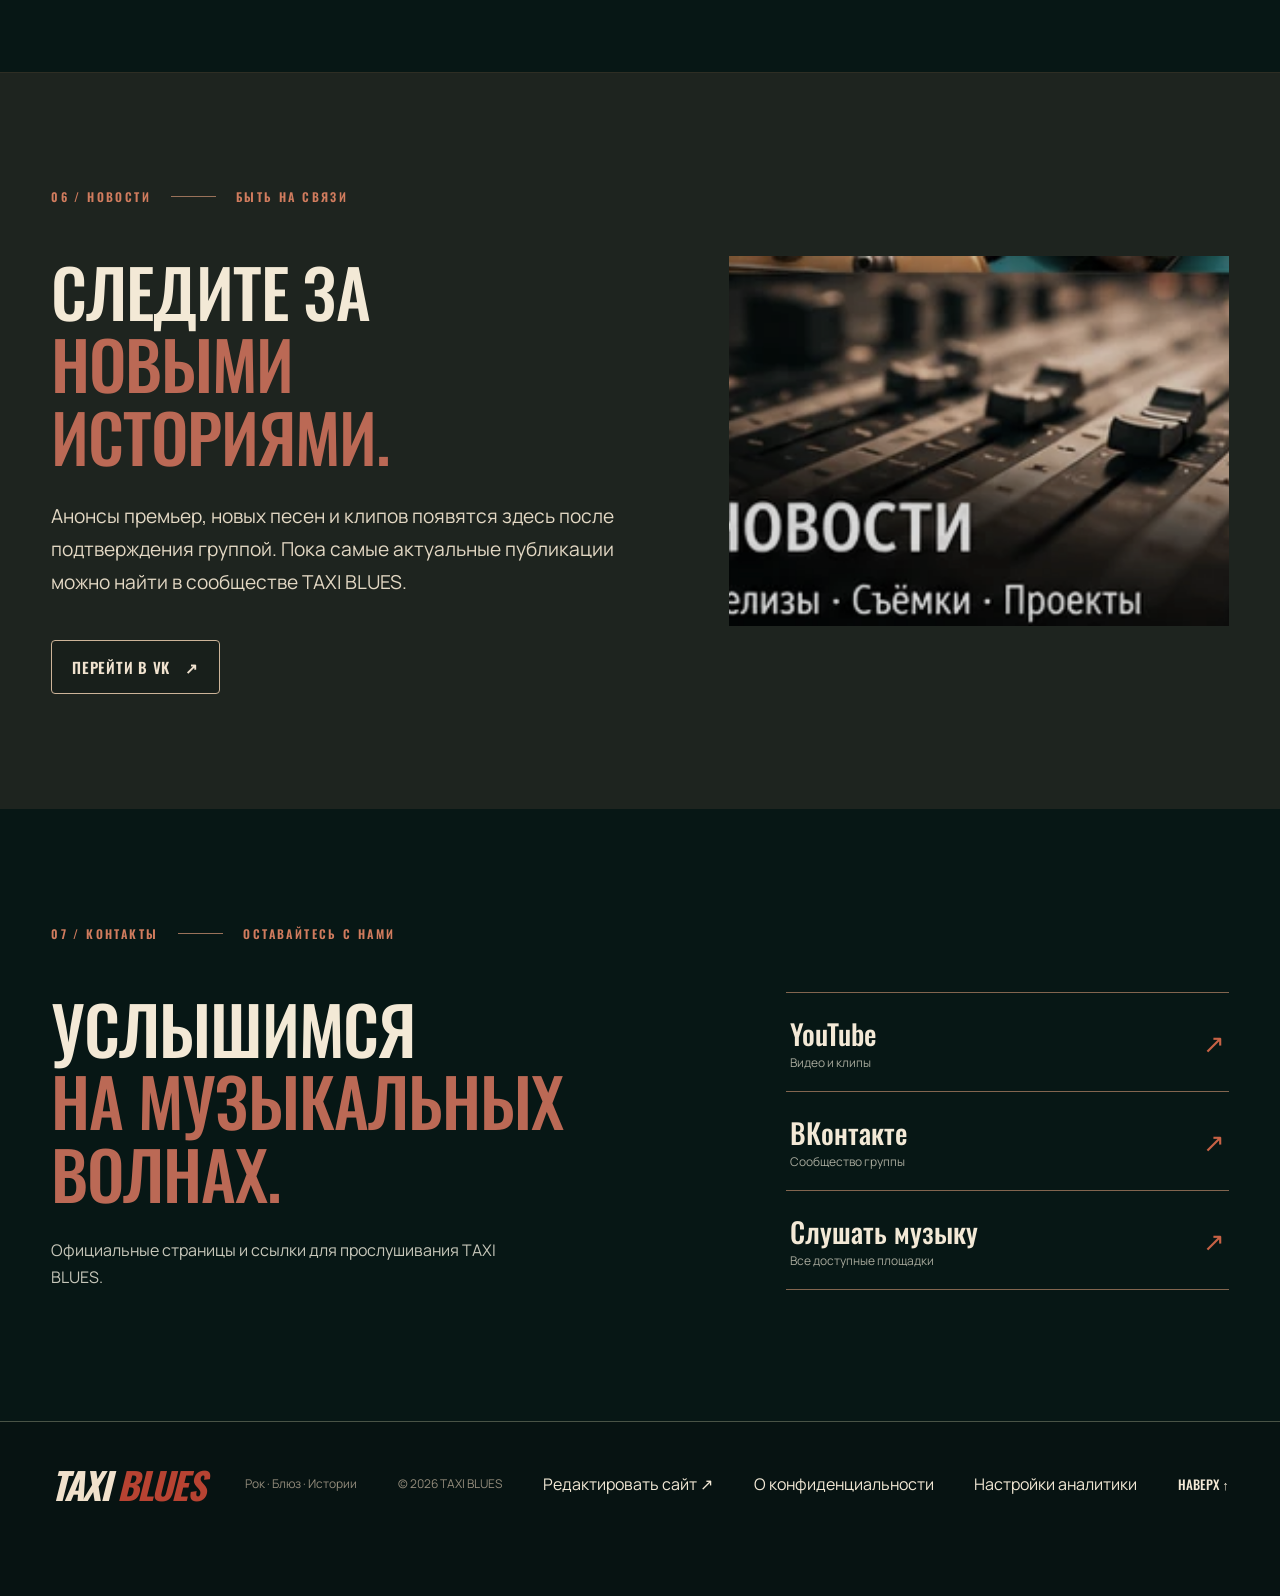
==== commit b62c2066: "SEO: set Russian canonical URL and MusicGroup/Album JSON-LD" ====
--- a/index.html
+++ b/index.html
@@ -5,10 +5,17 @@
   <meta name="viewport" content="width=device-width, initial-scale=1">
   <meta name="theme-color" content="#071c1b">
   <meta name="description" content="TAXI BLUES — официальный сайт группы. Музыка, альбом «Овцы Христа», клипы, участники и новости.">
+  <link rel="canonical" href="https://taxi-blues-site.layero.app/">
+  <meta name="robots" content="index, follow, max-image-preview:large">
+  <meta property="og:site_name" content="TAXI BLUES">
+  <meta property="og:locale" content="ru_RU">
+  <meta property="og:url" content="https://taxi-blues-site.layero.app/">
   <meta property="og:type" content="website">
   <meta property="og:title" content="TAXI BLUES — официальный сайт">
   <meta property="og:description" content="Рок · Блюз · Истории. Песни о нас. Для тех, кто чувствует.">
-  <meta property="og:image" content="assets/hero-approved.webp">
+  <meta property="og:image" content="https://taxi-blues-site.layero.app/assets/hero-approved.webp">
+  <meta property="og:image:alt" content="TAXI BLUES — официальный сайт музыкальной группы">
+  <meta name="twitter:card" content="summary_large_image">
   <title>TAXI BLUES — официальный сайт группы</title>
   <link rel="icon" href="assets/favicon.svg" type="image/svg+xml">
   <link rel="preload" href="assets/hero-approved.webp" as="image" media="(min-width: 769px)">
@@ -16,6 +23,269 @@
   <link rel="stylesheet" href="styles.css">
   <script src="script.js" defer></script>
   <script src="analytics.js" defer></script>
+  <script type="application/ld+json">
+  {
+    "@context": "https://schema.org",
+    "@graph": [
+      {
+        "@type": "WebSite",
+        "@id": "https://taxi-blues-site.layero.app/#website",
+        "name": "TAXI BLUES — официальный сайт",
+        "url": "https://taxi-blues-site.layero.app/",
+        "inLanguage": "ru-RU",
+        "description": "Официальный сайт группы TAXI BLUES: альбом «Овцы Христа», песни, клипы, музыканты и новости."
+      },
+      {
+        "@type": "MusicGroup",
+        "@id": "https://taxi-blues-site.layero.app/#band",
+        "name": "TAXI BLUES",
+        "url": "https://taxi-blues-site.layero.app/",
+        "description": "Рок- и блюз-группа TAXI BLUES.",
+        "genre": [
+          "Рок",
+          "Блюз"
+        ],
+        "member": [
+          {
+            "@type": "Person",
+            "name": "Анатолий Хидоятов",
+            "description": "Гитара · вокал"
+          },
+          {
+            "@type": "Person",
+            "name": "Рустам Шамуратов",
+            "description": "Гитара"
+          },
+          {
+            "@type": "Person",
+            "name": "Сергей Хромихин",
+            "description": "Бас-гитара"
+          },
+          {
+            "@type": "Person",
+            "name": "Андрей Коковин",
+            "description": "Ударные"
+          },
+          {
+            "@type": "Person",
+            "name": "Сергей Нугуманов",
+            "description": "Клавишные"
+          }
+        ],
+        "album": {
+          "@id": "https://taxi-blues-site.layero.app/#album"
+        }
+      },
+      {
+        "@type": "MusicAlbum",
+        "@id": "https://taxi-blues-site.layero.app/#album",
+        "name": "Овцы Христа",
+        "byArtist": {
+          "@id": "https://taxi-blues-site.layero.app/#band"
+        },
+        "url": "https://taxi-blues-site.layero.app/#music",
+        "image": "https://taxi-blues-site.layero.app/assets/album-cover.webp",
+        "description": "Это альбом о человеке в мире, который стал одновременно абсурдным, жестоким и равнодушным.",
+        "numTracks": 12,
+        "sameAs": "https://band.link/csheep",
+        "track": [
+          {
+            "@type": "MusicRecording",
+            "name": "Так будет лучше",
+            "position": 1,
+            "byArtist": {
+              "@id": "https://taxi-blues-site.layero.app/#band"
+            },
+            "inAlbum": {
+              "@id": "https://taxi-blues-site.layero.app/#album"
+            },
+            "audio": {
+              "@type": "AudioObject",
+              "contentUrl": "https://taxi-blues-site.layero.app/assets/audio/01-tak-budet-luchshe.mp3",
+              "encodingFormat": "audio/mpeg"
+            }
+          },
+          {
+            "@type": "MusicRecording",
+            "name": "Овцы Христа",
+            "position": 2,
+            "byArtist": {
+              "@id": "https://taxi-blues-site.layero.app/#band"
+            },
+            "inAlbum": {
+              "@id": "https://taxi-blues-site.layero.app/#album"
+            },
+            "audio": {
+              "@type": "AudioObject",
+              "contentUrl": "https://taxi-blues-site.layero.app/assets/audio/02-ovtsy-khrista.mp3",
+              "encodingFormat": "audio/mpeg"
+            }
+          },
+          {
+            "@type": "MusicRecording",
+            "name": "Дом",
+            "position": 3,
+            "byArtist": {
+              "@id": "https://taxi-blues-site.layero.app/#band"
+            },
+            "inAlbum": {
+              "@id": "https://taxi-blues-site.layero.app/#album"
+            },
+            "audio": {
+              "@type": "AudioObject",
+              "contentUrl": "https://taxi-blues-site.layero.app/assets/audio/03-dom.mp3",
+              "encodingFormat": "audio/mpeg"
+            }
+          },
+          {
+            "@type": "MusicRecording",
+            "name": "Это не я",
+            "position": 4,
+            "byArtist": {
+              "@id": "https://taxi-blues-site.layero.app/#band"
+            },
+            "inAlbum": {
+              "@id": "https://taxi-blues-site.layero.app/#album"
+            },
+            "audio": {
+              "@type": "AudioObject",
+              "contentUrl": "https://taxi-blues-site.layero.app/assets/audio/04-eto-ne-ya.mp3",
+              "encodingFormat": "audio/mpeg"
+            }
+          },
+          {
+            "@type": "MusicRecording",
+            "name": "Весна",
+            "position": 5,
+            "byArtist": {
+              "@id": "https://taxi-blues-site.layero.app/#band"
+            },
+            "inAlbum": {
+              "@id": "https://taxi-blues-site.layero.app/#album"
+            },
+            "audio": {
+              "@type": "AudioObject",
+              "contentUrl": "https://taxi-blues-site.layero.app/assets/audio/05-vesna.mp3",
+              "encodingFormat": "audio/mpeg"
+            }
+          },
+          {
+            "@type": "MusicRecording",
+            "name": "Потеренная в толпе",
+            "position": 6,
+            "byArtist": {
+              "@id": "https://taxi-blues-site.layero.app/#band"
+            },
+            "inAlbum": {
+              "@id": "https://taxi-blues-site.layero.app/#album"
+            },
+            "audio": {
+              "@type": "AudioObject",
+              "contentUrl": "https://taxi-blues-site.layero.app/assets/audio/06-poteryannaya-v-tolpe.mp3",
+              "encodingFormat": "audio/mpeg"
+            }
+          },
+          {
+            "@type": "MusicRecording",
+            "name": "Взрослая",
+            "position": 7,
+            "byArtist": {
+              "@id": "https://taxi-blues-site.layero.app/#band"
+            },
+            "inAlbum": {
+              "@id": "https://taxi-blues-site.layero.app/#album"
+            },
+            "audio": {
+              "@type": "AudioObject",
+              "contentUrl": "https://taxi-blues-site.layero.app/assets/audio/07-vzroslaya.mp3",
+              "encodingFormat": "audio/mpeg"
+            }
+          },
+          {
+            "@type": "MusicRecording",
+            "name": "Весенняя пора",
+            "position": 8,
+            "byArtist": {
+              "@id": "https://taxi-blues-site.layero.app/#band"
+            },
+            "inAlbum": {
+              "@id": "https://taxi-blues-site.layero.app/#album"
+            },
+            "audio": {
+              "@type": "AudioObject",
+              "contentUrl": "https://taxi-blues-site.layero.app/assets/audio/08-vesennyaya-pora.mp3",
+              "encodingFormat": "audio/mpeg"
+            }
+          },
+          {
+            "@type": "MusicRecording",
+            "name": "Все равно",
+            "position": 9,
+            "byArtist": {
+              "@id": "https://taxi-blues-site.layero.app/#band"
+            },
+            "inAlbum": {
+              "@id": "https://taxi-blues-site.layero.app/#album"
+            },
+            "audio": {
+              "@type": "AudioObject",
+              "contentUrl": "https://taxi-blues-site.layero.app/assets/audio/09-vse-ravno.mp3",
+              "encodingFormat": "audio/mpeg"
+            }
+          },
+          {
+            "@type": "MusicRecording",
+            "name": "Черная пленка",
+            "position": 10,
+            "byArtist": {
+              "@id": "https://taxi-blues-site.layero.app/#band"
+            },
+            "inAlbum": {
+              "@id": "https://taxi-blues-site.layero.app/#album"
+            },
+            "audio": {
+              "@type": "AudioObject",
+              "contentUrl": "https://taxi-blues-site.layero.app/assets/audio/10-chernaya-plenka.mp3",
+              "encodingFormat": "audio/mpeg"
+            }
+          },
+          {
+            "@type": "MusicRecording",
+            "name": "Шизоид",
+            "position": 11,
+            "byArtist": {
+              "@id": "https://taxi-blues-site.layero.app/#band"
+            },
+            "inAlbum": {
+              "@id": "https://taxi-blues-site.layero.app/#album"
+            },
+            "audio": {
+              "@type": "AudioObject",
+              "contentUrl": "https://taxi-blues-site.layero.app/assets/audio/11-shizoid.mp3",
+              "encodingFormat": "audio/mpeg"
+            }
+          },
+          {
+            "@type": "MusicRecording",
+            "name": "Футзияма (bonus track)",
+            "position": 12,
+            "byArtist": {
+              "@id": "https://taxi-blues-site.layero.app/#band"
+            },
+            "inAlbum": {
+              "@id": "https://taxi-blues-site.layero.app/#album"
+            },
+            "audio": {
+              "@type": "AudioObject",
+              "contentUrl": "https://taxi-blues-site.layero.app/assets/audio/12-fudziyama-bonus.mp3",
+              "encodingFormat": "audio/mpeg"
+            }
+          }
+        ]
+      }
+    ]
+  }
+  </script>
 </head>
 <body>
 <a class="skip-link" href="#about">Перейти к содержимому</a>
--- a/styles.css
+++ b/styles.css
@@ -24,4 +24,15 @@
 .now-playing{font-size:12px;color:#e0ad91}.more-albums{margin-top:24px}.album-extra{padding:20px;border:1px solid #77634c5c;margin-top:14px;white-space:pre-line}.album-extra h3{margin:0}
 .video-more-link{display:inline-flex;flex-direction:column;margin:18px 18px 0 0;padding:18px;border:1px solid #815c45;min-width:220px}.video-more-link strong{font:600 20px Oswald}.video-more-link span{font-size:12px;color:#d5bcaa}
 .news-posts{display:grid;grid-template-columns:repeat(auto-fit,minmax(250px,1fr));gap:18px;margin-top:40px}.news-post{border:1px solid #7e6a5180;padding:22px;background:#0b221d}.news-post img{max-height:200px;width:100%;object-fit:cover}.news-post h3{font-size:26px}.news-post p{white-space:pre-line}
-@media(max-width:768px){.album-description{padding-left:16px}.album-description p{font-size:15px}}+@media(max-width:768px){.album-description{padding-left:16px}.album-description p{font-size:15px}}
+/* Album playlist navigation */
+.playlist-actions{display:flex;align-items:center;gap:22px;flex-wrap:wrap;margin:10px 0 16px}
+.playlist-actions .track-play{font-weight:600;border-bottom:1px solid #b44530;padding:8px 0}
+.track-play[aria-pressed="true"]{color:#f4a28b;font-weight:700}
+
+/* Genuine album cover replaces only the temporary illustration after it loads. */
+.album-poster.has-official-cover .album-poster-illustration,
+.album-poster.has-official-cover .album-poster-text,
+.album-poster.has-official-cover::after{display:none}
+.album-cover-image{display:block;position:absolute;inset:0;width:100%;height:100%;object-fit:cover}
+.player-art.has-official-cover{background-size:cover;background-position:center;color:transparent;min-width:48px;height:48px;border:1px solid #8b715b;border-radius:3px}
